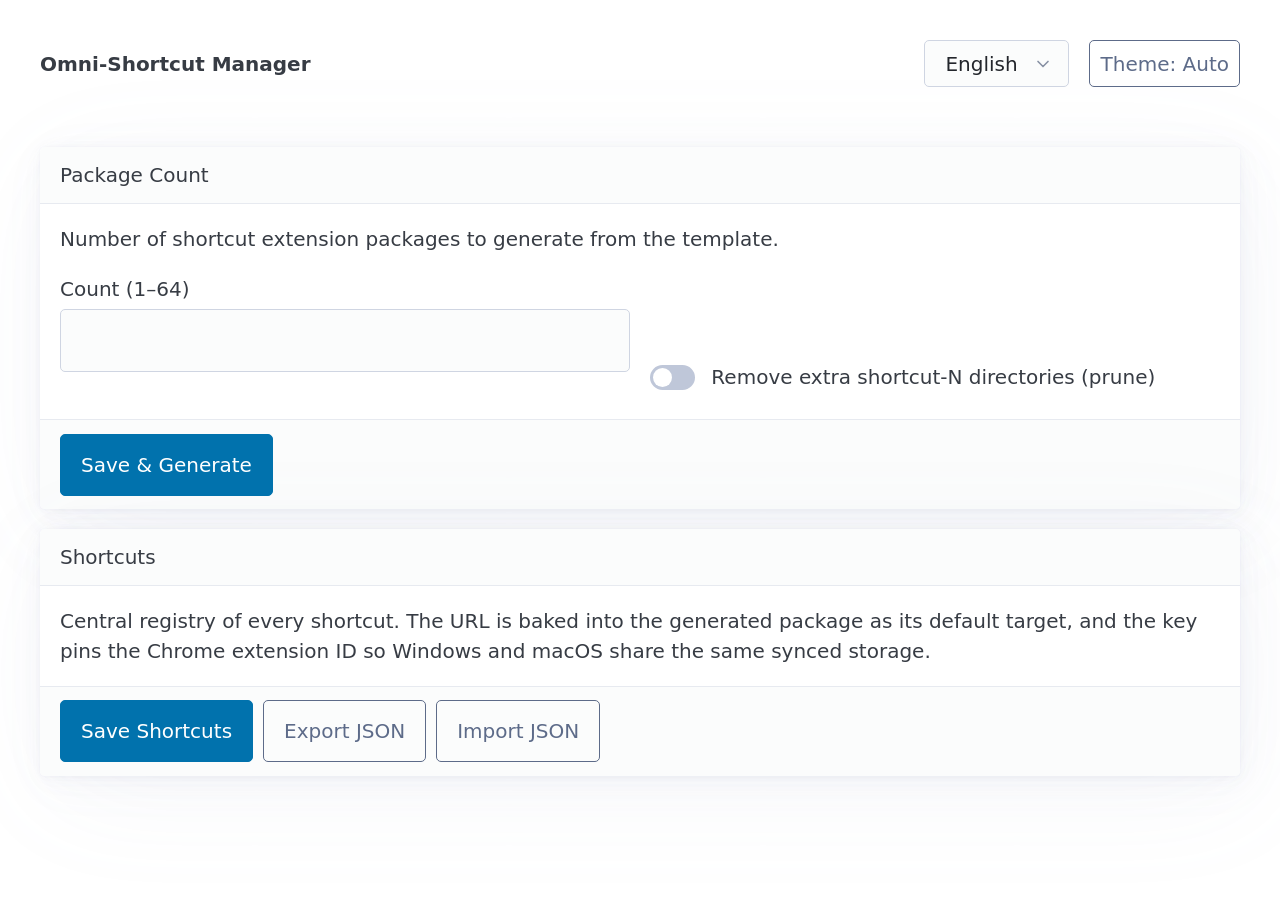
==== src/manager/index.html @ 9234b5a1 "Add internationalization support and initial UI for Omni-Shortcut Manager - Created English and Kore" ====
<!DOCTYPE html>
<html lang="en">
<head>
  <meta charset="UTF-8">
  <meta name="viewport" content="width=device-width, initial-scale=1">
  <title>Omni-Shortcut Manager</title>
  <link rel="stylesheet" href="assets/pico.min.css">
  <link rel="stylesheet" href="manager.css">
</head>
<body>
  <header class="container">
    <nav>
      <ul>
        <li><strong data-i18n="app.title">Omni-Shortcut Manager</strong></li>
      </ul>
      <ul>
        <li>
          <select id="language-select" aria-label="Language">
            <option value="en">English</option>
            <option value="ko">한국어</option>
          </select>
        </li>
        <li>
          <button id="theme-toggle" class="secondary outline" data-i18n="theme.auto">Theme: Auto</button>
        </li>
      </ul>
    </nav>
  </header>

  <main class="container">
    <section id="count-section">
      <article>
        <header data-i18n="count.heading">Package Count</header>
        <p data-i18n="count.description">
          Number of shortcut extension packages to generate from the template.
        </p>
        <div class="grid">
          <label>
            <span data-i18n="count.label">Count (1–64)</span>
            <input type="number" id="count-input" min="1" max="64" step="1">
          </label>
          <label id="prune-label">
            <input type="checkbox" id="prune-checkbox" role="switch">
            <span data-i18n="count.prune">Remove extra shortcut-N directories (prune)</span>
          </label>
        </div>
        <footer>
          <button id="generate-button" data-i18n="count.generate">Save &amp; Generate</button>
          <small id="generated-status"></small>
        </footer>
      </article>
    </section>

    <section id="shortcuts-section">
      <article>
        <header data-i18n="shortcuts.heading">Shortcuts</header>
        <p data-i18n="shortcuts.description">
          Central registry of every shortcut. The URL is baked into the generated package as
          its default target, and the key pins the Chrome extension ID so Windows and macOS
          share the same synced storage.
        </p>
        <div id="shortcut-list"></div>
        <footer class="shortcuts-footer">
          <button id="save-shortcuts-button" data-i18n="shortcuts.save">Save Shortcuts</button>
          <button id="export-button" class="secondary outline" data-i18n="shortcuts.export">Export JSON</button>
          <button id="import-button" class="secondary outline" data-i18n="shortcuts.import">Import JSON</button>
          <input type="file" id="import-file" accept="application/json,.json" hidden>
        </footer>
      </article>
    </section>
  </main>

  <footer class="container">
    <small id="status-message" role="status"></small>
  </footer>

  <template id="shortcut-row-template">
    <details class="shortcut-row">
      <summary>
        <img class="shortcut-favicon" alt="" width="20" height="20">
        <span class="shortcut-name"></span>
        <span class="shortcut-url-preview"></span>
        <span class="shortcut-generated-badge"></span>
      </summary>
      <div class="grid">
        <label>
          <span data-i18n="shortcuts.labelField">Label</span>
          <input type="text" class="shortcut-label" data-i18n-placeholder="shortcuts.labelPlaceholder">
        </label>
        <label>
          <span data-i18n="shortcuts.urlField">Target URL</span>
          <input type="url" class="shortcut-url" placeholder="https://example.com/">
        </label>
      </div>
      <label>
        <span data-i18n="shortcuts.keyField">Manifest key (pins the extension ID across devices)</span>
        <textarea class="shortcut-key" rows="2" spellcheck="false"></textarea>
      </label>
      <div class="shortcut-actions">
        <a class="shortcut-open" target="_blank" rel="noopener">
          <span data-i18n="shortcuts.open">Open URL</span>
        </a>
      </div>
    </details>
  </template>

  <script src="app.js"></script>
</body>
</html>
---- src/manager/assets/pico.min.css ----
@charset "UTF-8";/*!
 * Pico CSS ✨ v2.1.1 (https://picocss.com)
 * Copyright 2019-2025 - Licensed under MIT
 */:host,:root{--pico-font-family-emoji:"Apple Color Emoji","Segoe UI Emoji","Segoe UI Symbol","Noto Color Emoji";--pico-font-family-sans-serif:system-ui,"Segoe UI",Roboto,Oxygen,Ubuntu,Cantarell,Helvetica,Arial,"Helvetica Neue",sans-serif,var(--pico-font-family-emoji);--pico-font-family-monospace:ui-monospace,SFMono-Regular,"SF Mono",Menlo,Consolas,"Liberation Mono",monospace,var(--pico-font-family-emoji);--pico-font-family:var(--pico-font-family-sans-serif);--pico-line-height:1.5;--pico-font-weight:400;--pico-font-size:100%;--pico-text-underline-offset:0.1rem;--pico-border-radius:0.25rem;--pico-border-width:0.0625rem;--pico-outline-width:0.125rem;--pico-transition:0.2s ease-in-out;--pico-spacing:1rem;--pico-typography-spacing-vertical:1rem;--pico-block-spacing-vertical:var(--pico-spacing);--pico-block-spacing-horizontal:var(--pico-spacing);--pico-grid-column-gap:var(--pico-spacing);--pico-grid-row-gap:var(--pico-spacing);--pico-form-element-spacing-vertical:0.75rem;--pico-form-element-spacing-horizontal:1rem;--pico-group-box-shadow:0 0 0 rgba(0, 0, 0, 0);--pico-group-box-shadow-focus-with-button:0 0 0 var(--pico-outline-width) var(--pico-primary-focus);--pico-group-box-shadow-focus-with-input:0 0 0 0.0625rem var(--pico-form-element-border-color);--pico-modal-overlay-backdrop-filter:blur(0.375rem);--pico-nav-element-spacing-vertical:1rem;--pico-nav-element-spacing-horizontal:0.5rem;--pico-nav-link-spacing-vertical:0.5rem;--pico-nav-link-spacing-horizontal:0.5rem;--pico-nav-breadcrumb-divider:">";--pico-icon-checkbox:url("data:image/svg+xml,%3Csvg xmlns='http://www.w3.org/2000/svg' width='24' height='24' viewBox='0 0 24 24' fill='none' stroke='rgb(255, 255, 255)' stroke-width='4' stroke-linecap='round' stroke-linejoin='round'%3E%3Cpolyline points='20 6 9 17 4 12'%3E%3C/polyline%3E%3C/svg%3E");--pico-icon-minus:url("data:image/svg+xml,%3Csvg xmlns='http://www.w3.org/2000/svg' width='24' height='24' viewBox='0 0 24 24' fill='none' stroke='rgb(255, 255, 255)' stroke-width='4' stroke-linecap='round' stroke-linejoin='round'%3E%3Cline x1='5' y1='12' x2='19' y2='12'%3E%3C/line%3E%3C/svg%3E");--pico-icon-chevron:url("data:image/svg+xml,%3Csvg xmlns='http://www.w3.org/2000/svg' width='24' height='24' viewBox='0 0 24 24' fill='none' stroke='rgb(136, 145, 164)' stroke-width='2' stroke-linecap='round' stroke-linejoin='round'%3E%3Cpolyline points='6 9 12 15 18 9'%3E%3C/polyline%3E%3C/svg%3E");--pico-icon-date:url("data:image/svg+xml,%3Csvg xmlns='http://www.w3.org/2000/svg' width='24' height='24' viewBox='0 0 24 24' fill='none' stroke='rgb(136, 145, 164)' stroke-width='2' stroke-linecap='round' stroke-linejoin='round'%3E%3Crect x='3' y='4' width='18' height='18' rx='2' ry='2'%3E%3C/rect%3E%3Cline x1='16' y1='2' x2='16' y2='6'%3E%3C/line%3E%3Cline x1='8' y1='2' x2='8' y2='6'%3E%3C/line%3E%3Cline x1='3' y1='10' x2='21' y2='10'%3E%3C/line%3E%3C/svg%3E");--pico-icon-time:url("data:image/svg+xml,%3Csvg xmlns='http://www.w3.org/2000/svg' width='24' height='24' viewBox='0 0 24 24' fill='none' stroke='rgb(136, 145, 164)' stroke-width='2' stroke-linecap='round' stroke-linejoin='round'%3E%3Ccircle cx='12' cy='12' r='10'%3E%3C/circle%3E%3Cpolyline points='12 6 12 12 16 14'%3E%3C/polyline%3E%3C/svg%3E");--pico-icon-search:url("data:image/svg+xml,%3Csvg xmlns='http://www.w3.org/2000/svg' width='24' height='24' viewBox='0 0 24 24' fill='none' stroke='rgb(136, 145, 164)' stroke-width='1.5' stroke-linecap='round' stroke-linejoin='round'%3E%3Ccircle cx='11' cy='11' r='8'%3E%3C/circle%3E%3Cline x1='21' y1='21' x2='16.65' y2='16.65'%3E%3C/line%3E%3C/svg%3E");--pico-icon-close:url("data:image/svg+xml,%3Csvg xmlns='http://www.w3.org/2000/svg' width='24' height='24' viewBox='0 0 24 24' fill='none' stroke='rgb(136, 145, 164)' stroke-width='3' stroke-linecap='round' stroke-linejoin='round'%3E%3Cline x1='18' y1='6' x2='6' y2='18'%3E%3C/line%3E%3Cline x1='6' y1='6' x2='18' y2='18'%3E%3C/line%3E%3C/svg%3E");--pico-icon-loading:url("data:image/svg+xml,%3Csvg fill='none' height='24' width='24' viewBox='0 0 24 24' xmlns='http://www.w3.org/2000/svg' %3E%3Cstyle%3E g %7B animation: rotate 2s linear infinite; transform-origin: center center; %7D circle %7B stroke-dasharray: 75,100; stroke-dashoffset: -5; animation: dash 1.5s ease-in-out infinite; stroke-linecap: round; %7D @keyframes rotate %7B 0%25 %7B transform: rotate(0deg); %7D 100%25 %7B transform: rotate(360deg); %7D %7D @keyframes dash %7B 0%25 %7B stroke-dasharray: 1,100; stroke-dashoffset: 0; %7D 50%25 %7B stroke-dasharray: 44.5,100; stroke-dashoffset: -17.5; %7D 100%25 %7B stroke-dasharray: 44.5,100; stroke-dashoffset: -62; %7D %7D %3C/style%3E%3Cg%3E%3Ccircle cx='12' cy='12' r='10' fill='none' stroke='rgb(136, 145, 164)' stroke-width='4' /%3E%3C/g%3E%3C/svg%3E")}@media (min-width:576px){:host,:root{--pico-font-size:106.25%}}@media (min-width:768px){:host,:root{--pico-font-size:112.5%}}@media (min-width:1024px){:host,:root{--pico-font-size:118.75%}}@media (min-width:1280px){:host,:root{--pico-font-size:125%}}@media (min-width:1536px){:host,:root{--pico-font-size:131.25%}}a{--pico-text-decoration:underline}a.contrast,a.secondary{--pico-text-decoration:underline}small{--pico-font-size:0.875em}h1,h2,h3,h4,h5,h6{--pico-font-weight:700}h1{--pico-font-size:2rem;--pico-line-height:1.125;--pico-typography-spacing-top:3rem}h2{--pico-font-size:1.75rem;--pico-line-height:1.15;--pico-typography-spacing-top:2.625rem}h3{--pico-font-size:1.5rem;--pico-line-height:1.175;--pico-typography-spacing-top:2.25rem}h4{--pico-font-size:1.25rem;--pico-line-height:1.2;--pico-typography-spacing-top:1.874rem}h5{--pico-font-size:1.125rem;--pico-line-height:1.225;--pico-typography-spacing-top:1.6875rem}h6{--pico-font-size:1rem;--pico-line-height:1.25;--pico-typography-spacing-top:1.5rem}tfoot td,tfoot th,thead td,thead th{--pico-font-weight:600;--pico-border-width:0.1875rem}code,kbd,pre,samp{--pico-font-family:var(--pico-font-family-monospace)}kbd{--pico-font-weight:bolder}:where(select,textarea),input:not([type=submit],[type=button],[type=reset],[type=checkbox],[type=radio],[type=file]){--pico-outline-width:0.0625rem}[type=search]{--pico-border-radius:5rem}[type=checkbox],[type=radio]{--pico-border-width:0.125rem}[type=checkbox][role=switch]{--pico-border-width:0.1875rem}details.dropdown summary:not([role=button]){--pico-outline-width:0.0625rem}nav details.dropdown summary:focus-visible{--pico-outline-width:0.125rem}[role=search]{--pico-border-radius:5rem}[role=group]:has(button.secondary:focus,[type=submit].secondary:focus,[type=button].secondary:focus,[role=button].secondary:focus),[role=search]:has(button.secondary:focus,[type=submit].secondary:focus,[type=button].secondary:focus,[role=button].secondary:focus){--pico-group-box-shadow-focus-with-button:0 0 0 var(--pico-outline-width) var(--pico-secondary-focus)}[role=group]:has(button.contrast:focus,[type=submit].contrast:focus,[type=button].contrast:focus,[role=button].contrast:focus),[role=search]:has(button.contrast:focus,[type=submit].contrast:focus,[type=button].contrast:focus,[role=button].contrast:focus){--pico-group-box-shadow-focus-with-button:0 0 0 var(--pico-outline-width) var(--pico-contrast-focus)}[role=group] [role=button],[role=group] [type=button],[role=group] [type=submit],[role=group] button,[role=search] [role=button],[role=search] [type=button],[role=search] [type=submit],[role=search] button{--pico-form-element-spacing-horizontal:2rem}details summary[role=button]:not(.outline)::after{filter:brightness(0) invert(1)}[aria-busy=true]:not(input,select,textarea):is(button,[type=submit],[type=button],[type=reset],[role=button]):not(.outline)::before{filter:brightness(0) invert(1)}:host(:not([data-theme=dark])),:root:not([data-theme=dark]),[data-theme=light]{color-scheme:light;--pico-background-color:#fff;--pico-color:#373c44;--pico-text-selection-color:rgba(2, 154, 232, 0.25);--pico-muted-color:#646b79;--pico-muted-border-color:rgb(231, 234, 239.5);--pico-primary:#0172ad;--pico-primary-background:#0172ad;--pico-primary-border:var(--pico-primary-background);--pico-primary-underline:rgba(1, 114, 173, 0.5);--pico-primary-hover:#015887;--pico-primary-hover-background:#02659a;--pico-primary-hover-border:var(--pico-primary-hover-background);--pico-primary-hover-underline:var(--pico-primary-hover);--pico-primary-focus:rgba(2, 154, 232, 0.5);--pico-primary-inverse:#fff;--pico-secondary:#5d6b89;--pico-secondary-background:#525f7a;--pico-secondary-border:var(--pico-secondary-background);--pico-secondary-underline:rgba(93, 107, 137, 0.5);--pico-secondary-hover:#48536b;--pico-secondary-hover-background:#48536b;--pico-secondary-hover-border:var(--pico-secondary-hover-background);--pico-secondary-hover-underline:var(--pico-secondary-hover);--pico-secondary-focus:rgba(93, 107, 137, 0.25);--pico-secondary-inverse:#fff;--pico-contrast:#181c25;--pico-contrast-background:#181c25;--pico-contrast-border:var(--pico-contrast-background);--pico-contrast-underline:rgba(24, 28, 37, 0.5);--pico-contrast-hover:#000;--pico-contrast-hover-background:#000;--pico-contrast-hover-border:var(--pico-contrast-hover-background);--pico-contrast-hover-underline:var(--pico-secondary-hover);--pico-contrast-focus:rgba(93, 107, 137, 0.25);--pico-contrast-inverse:#fff;--pico-box-shadow:0.0145rem 0.029rem 0.174rem rgba(129, 145, 181, 0.01698),0.0335rem 0.067rem 0.402rem rgba(129, 145, 181, 0.024),0.0625rem 0.125rem 0.75rem rgba(129, 145, 181, 0.03),0.1125rem 0.225rem 1.35rem rgba(129, 145, 181, 0.036),0.2085rem 0.417rem 2.502rem rgba(129, 145, 181, 0.04302),0.5rem 1rem 6rem rgba(129, 145, 181, 0.06),0 0 0 0.0625rem rgba(129, 145, 181, 0.015);--pico-h1-color:#2d3138;--pico-h2-color:#373c44;--pico-h3-color:#424751;--pico-h4-color:#4d535e;--pico-h5-color:#5c6370;--pico-h6-color:#646b79;--pico-mark-background-color:rgb(252.5, 230.5, 191.5);--pico-mark-color:#0f1114;--pico-ins-color:rgb(28.5, 105.5, 84);--pico-del-color:rgb(136, 56.5, 53);--pico-blockquote-border-color:var(--pico-muted-border-color);--pico-blockquote-footer-color:var(--pico-muted-color);--pico-button-box-shadow:0 0 0 rgba(0, 0, 0, 0);--pico-button-hover-box-shadow:0 0 0 rgba(0, 0, 0, 0);--pico-table-border-color:var(--pico-muted-border-color);--pico-table-row-stripped-background-color:rgba(111, 120, 135, 0.0375);--pico-code-background-color:rgb(243, 244.5, 246.75);--pico-code-color:#646b79;--pico-code-kbd-background-color:var(--pico-color);--pico-code-kbd-color:var(--pico-background-color);--pico-form-element-background-color:rgb(251, 251.5, 252.25);--pico-form-element-selected-background-color:#dfe3eb;--pico-form-element-border-color:#cfd5e2;--pico-form-element-color:#23262c;--pico-form-element-placeholder-color:var(--pico-muted-color);--pico-form-element-active-background-color:#fff;--pico-form-element-active-border-color:var(--pico-primary-border);--pico-form-element-focus-color:var(--pico-primary-border);--pico-form-element-disabled-opacity:0.5;--pico-form-element-invalid-border-color:rgb(183.5, 105.5, 106.5);--pico-form-element-invalid-active-border-color:rgb(200.25, 79.25, 72.25);--pico-form-element-invalid-focus-color:var(--pico-form-element-invalid-active-border-color);--pico-form-element-valid-border-color:rgb(76, 154.5, 137.5);--pico-form-element-valid-active-border-color:rgb(39, 152.75, 118.75);--pico-form-element-valid-focus-color:var(--pico-form-element-valid-active-border-color);--pico-switch-background-color:#bfc7d9;--pico-switch-checked-background-color:var(--pico-primary-background);--pico-switch-color:#fff;--pico-switch-thumb-box-shadow:0 0 0 rgba(0, 0, 0, 0);--pico-range-border-color:#dfe3eb;--pico-range-active-border-color:#bfc7d9;--pico-range-thumb-border-color:var(--pico-background-color);--pico-range-thumb-color:var(--pico-secondary-background);--pico-range-thumb-active-color:var(--pico-primary-background);--pico-accordion-border-color:var(--pico-muted-border-color);--pico-accordion-active-summary-color:var(--pico-primary-hover);--pico-accordion-close-summary-color:var(--pico-color);--pico-accordion-open-summary-color:var(--pico-muted-color);--pico-card-background-color:var(--pico-background-color);--pico-card-border-color:var(--pico-muted-border-color);--pico-card-box-shadow:var(--pico-box-shadow);--pico-card-sectioning-background-color:rgb(251, 251.5, 252.25);--pico-dropdown-background-color:#fff;--pico-dropdown-border-color:#eff1f4;--pico-dropdown-box-shadow:var(--pico-box-shadow);--pico-dropdown-color:var(--pico-color);--pico-dropdown-hover-background-color:#eff1f4;--pico-loading-spinner-opacity:0.5;--pico-modal-overlay-background-color:rgba(232, 234, 237, 0.75);--pico-progress-background-color:#dfe3eb;--pico-progress-color:var(--pico-primary-background);--pico-tooltip-background-color:var(--pico-contrast-background);--pico-tooltip-color:var(--pico-contrast-inverse);--pico-icon-valid:url("data:image/svg+xml,%3Csvg xmlns='http://www.w3.org/2000/svg' width='24' height='24' viewBox='0 0 24 24' fill='none' stroke='rgb(76, 154.5, 137.5)' stroke-width='2' stroke-linecap='round' stroke-linejoin='round'%3E%3Cpolyline points='20 6 9 17 4 12'%3E%3C/polyline%3E%3C/svg%3E");--pico-icon-invalid:url("data:image/svg+xml,%3Csvg xmlns='http://www.w3.org/2000/svg' width='24' height='24' viewBox='0 0 24 24' fill='none' stroke='rgb(200.25, 79.25, 72.25)' stroke-width='2' stroke-linecap='round' stroke-linejoin='round'%3E%3Ccircle cx='12' cy='12' r='10'%3E%3C/circle%3E%3Cline x1='12' y1='8' x2='12' y2='12'%3E%3C/line%3E%3Cline x1='12' y1='16' x2='12.01' y2='16'%3E%3C/line%3E%3C/svg%3E")}:host(:not([data-theme=dark])) input:is([type=submit],[type=button],[type=reset],[type=checkbox],[type=radio],[type=file]),:root:not([data-theme=dark]) input:is([type=submit],[type=button],[type=reset],[type=checkbox],[type=radio],[type=file]),[data-theme=light] input:is([type=submit],[type=button],[type=reset],[type=checkbox],[type=radio],[type=file]){--pico-form-element-focus-color:var(--pico-primary-focus)}@media only screen and (prefers-color-scheme:dark){:host(:not([data-theme])),:root:not([data-theme]){color-scheme:dark;--pico-background-color:rgb(19, 22.5, 30.5);--pico-color:#c2c7d0;--pico-text-selection-color:rgba(1, 170, 255, 0.1875);--pico-muted-color:#7b8495;--pico-muted-border-color:#202632;--pico-primary:#01aaff;--pico-primary-background:#0172ad;--pico-primary-border:var(--pico-primary-background);--pico-primary-underline:rgba(1, 170, 255, 0.5);--pico-primary-hover:#79c0ff;--pico-primary-hover-background:#017fc0;--pico-primary-hover-border:var(--pico-primary-hover-background);--pico-primary-hover-underline:var(--pico-primary-hover);--pico-primary-focus:rgba(1, 170, 255, 0.375);--pico-primary-inverse:#fff;--pico-secondary:#969eaf;--pico-secondary-background:#525f7a;--pico-secondary-border:var(--pico-secondary-background);--pico-secondary-underline:rgba(150, 158, 175, 0.5);--pico-secondary-hover:#b3b9c5;--pico-secondary-hover-background:#5d6b89;--pico-secondary-hover-border:var(--pico-secondary-hover-background);--pico-secondary-hover-underline:var(--pico-secondary-hover);--pico-secondary-focus:rgba(144, 158, 190, 0.25);--pico-secondary-inverse:#fff;--pico-contrast:#dfe3eb;--pico-contrast-background:#eff1f4;--pico-contrast-border:var(--pico-contrast-background);--pico-contrast-underline:rgba(223, 227, 235, 0.5);--pico-contrast-hover:#fff;--pico-contrast-hover-background:#fff;--pico-contrast-hover-border:var(--pico-contrast-hover-background);--pico-contrast-hover-underline:var(--pico-contrast-hover);--pico-contrast-focus:rgba(207, 213, 226, 0.25);--pico-contrast-inverse:#000;--pico-box-shadow:0.0145rem 0.029rem 0.174rem rgba(7, 8.5, 12, 0.01698),0.0335rem 0.067rem 0.402rem rgba(7, 8.5, 12, 0.024),0.0625rem 0.125rem 0.75rem rgba(7, 8.5, 12, 0.03),0.1125rem 0.225rem 1.35rem rgba(7, 8.5, 12, 0.036),0.2085rem 0.417rem 2.502rem rgba(7, 8.5, 12, 0.04302),0.5rem 1rem 6rem rgba(7, 8.5, 12, 0.06),0 0 0 0.0625rem rgba(7, 8.5, 12, 0.015);--pico-h1-color:#f0f1f3;--pico-h2-color:#e0e3e7;--pico-h3-color:#c2c7d0;--pico-h4-color:#b3b9c5;--pico-h5-color:#a4acba;--pico-h6-color:#8891a4;--pico-mark-background-color:#014063;--pico-mark-color:#fff;--pico-ins-color:#62af9a;--pico-del-color:rgb(205.5, 126, 123);--pico-blockquote-border-color:var(--pico-muted-border-color);--pico-blockquote-footer-color:var(--pico-muted-color);--pico-button-box-shadow:0 0 0 rgba(0, 0, 0, 0);--pico-button-hover-box-shadow:0 0 0 rgba(0, 0, 0, 0);--pico-table-border-color:var(--pico-muted-border-color);--pico-table-row-stripped-background-color:rgba(111, 120, 135, 0.0375);--pico-code-background-color:rgb(26, 30.5, 40.25);--pico-code-color:#8891a4;--pico-code-kbd-background-color:var(--pico-color);--pico-code-kbd-color:var(--pico-background-color);--pico-form-element-background-color:rgb(28, 33, 43.5);--pico-form-element-selected-background-color:#2a3140;--pico-form-element-border-color:#2a3140;--pico-form-element-color:#e0e3e7;--pico-form-element-placeholder-color:#8891a4;--pico-form-element-active-background-color:rgb(26, 30.5, 40.25);--pico-form-element-active-border-color:var(--pico-primary-border);--pico-form-element-focus-color:var(--pico-primary-border);--pico-form-element-disabled-opacity:0.5;--pico-form-element-invalid-border-color:rgb(149.5, 74, 80);--pico-form-element-invalid-active-border-color:rgb(183.25, 63.5, 59);--pico-form-element-invalid-focus-color:var(--pico-form-element-invalid-active-border-color);--pico-form-element-valid-border-color:#2a7b6f;--pico-form-element-valid-active-border-color:rgb(22, 137, 105.5);--pico-form-element-valid-focus-color:var(--pico-form-element-valid-active-border-color);--pico-switch-background-color:#333c4e;--pico-switch-checked-background-color:var(--pico-primary-background);--pico-switch-color:#fff;--pico-switch-thumb-box-shadow:0 0 0 rgba(0, 0, 0, 0);--pico-range-border-color:#202632;--pico-range-active-border-color:#2a3140;--pico-range-thumb-border-color:var(--pico-background-color);--pico-range-thumb-color:var(--pico-secondary-background);--pico-range-thumb-active-color:var(--pico-primary-background);--pico-accordion-border-color:var(--pico-muted-border-color);--pico-accordion-active-summary-color:var(--pico-primary-hover);--pico-accordion-close-summary-color:var(--pico-color);--pico-accordion-open-summary-color:var(--pico-muted-color);--pico-card-background-color:#181c25;--pico-card-border-color:var(--pico-card-background-color);--pico-card-box-shadow:var(--pico-box-shadow);--pico-card-sectioning-background-color:rgb(26, 30.5, 40.25);--pico-dropdown-background-color:#181c25;--pico-dropdown-border-color:#202632;--pico-dropdown-box-shadow:var(--pico-box-shadow);--pico-dropdown-color:var(--pico-color);--pico-dropdown-hover-background-color:#202632;--pico-loading-spinner-opacity:0.5;--pico-modal-overlay-background-color:rgba(7.5, 8.5, 10, 0.75);--pico-progress-background-color:#202632;--pico-progress-color:var(--pico-primary-background);--pico-tooltip-background-color:var(--pico-contrast-background);--pico-tooltip-color:var(--pico-contrast-inverse);--pico-icon-valid:url("data:image/svg+xml,%3Csvg xmlns='http://www.w3.org/2000/svg' width='24' height='24' viewBox='0 0 24 24' fill='none' stroke='rgb(42, 123, 111)' stroke-width='2' stroke-linecap='round' stroke-linejoin='round'%3E%3Cpolyline points='20 6 9 17 4 12'%3E%3C/polyline%3E%3C/svg%3E");--pico-icon-invalid:url("data:image/svg+xml,%3Csvg xmlns='http://www.w3.org/2000/svg' width='24' height='24' viewBox='0 0 24 24' fill='none' stroke='rgb(149.5, 74, 80)' stroke-width='2' stroke-linecap='round' stroke-linejoin='round'%3E%3Ccircle cx='12' cy='12' r='10'%3E%3C/circle%3E%3Cline x1='12' y1='8' x2='12' y2='12'%3E%3C/line%3E%3Cline x1='12' y1='16' x2='12.01' y2='16'%3E%3C/line%3E%3C/svg%3E")}:host(:not([data-theme])) input:is([type=submit],[type=button],[type=reset],[type=checkbox],[type=radio],[type=file]),:root:not([data-theme]) input:is([type=submit],[type=button],[type=reset],[type=checkbox],[type=radio],[type=file]){--pico-form-element-focus-color:var(--pico-primary-focus)}:host(:not([data-theme])) details summary[role=button].contrast:not(.outline)::after,:root:not([data-theme]) details summary[role=button].contrast:not(.outline)::after{filter:brightness(0)}:host(:not([data-theme])) [aria-busy=true]:not(input,select,textarea).contrast:is(button,[type=submit],[type=button],[type=reset],[role=button]):not(.outline)::before,:root:not([data-theme]) [aria-busy=true]:not(input,select,textarea).contrast:is(button,[type=submit],[type=button],[type=reset],[role=button]):not(.outline)::before{filter:brightness(0)}}[data-theme=dark]{color-scheme:dark;--pico-background-color:rgb(19, 22.5, 30.5);--pico-color:#c2c7d0;--pico-text-selection-color:rgba(1, 170, 255, 0.1875);--pico-muted-color:#7b8495;--pico-muted-border-color:#202632;--pico-primary:#01aaff;--pico-primary-background:#0172ad;--pico-primary-border:var(--pico-primary-background);--pico-primary-underline:rgba(1, 170, 255, 0.5);--pico-primary-hover:#79c0ff;--pico-primary-hover-background:#017fc0;--pico-primary-hover-border:var(--pico-primary-hover-background);--pico-primary-hover-underline:var(--pico-primary-hover);--pico-primary-focus:rgba(1, 170, 255, 0.375);--pico-primary-inverse:#fff;--pico-secondary:#969eaf;--pico-secondary-background:#525f7a;--pico-secondary-border:var(--pico-secondary-background);--pico-secondary-underline:rgba(150, 158, 175, 0.5);--pico-secondary-hover:#b3b9c5;--pico-secondary-hover-background:#5d6b89;--pico-secondary-hover-border:var(--pico-secondary-hover-background);--pico-secondary-hover-underline:var(--pico-secondary-hover);--pico-secondary-focus:rgba(144, 158, 190, 0.25);--pico-secondary-inverse:#fff;--pico-contrast:#dfe3eb;--pico-contrast-background:#eff1f4;--pico-contrast-border:var(--pico-contrast-background);--pico-contrast-underline:rgba(223, 227, 235, 0.5);--pico-contrast-hover:#fff;--pico-contrast-hover-background:#fff;--pico-contrast-hover-border:var(--pico-contrast-hover-background);--pico-contrast-hover-underline:var(--pico-contrast-hover);--pico-contrast-focus:rgba(207, 213, 226, 0.25);--pico-contrast-inverse:#000;--pico-box-shadow:0.0145rem 0.029rem 0.174rem rgba(7, 8.5, 12, 0.01698),0.0335rem 0.067rem 0.402rem rgba(7, 8.5, 12, 0.024),0.0625rem 0.125rem 0.75rem rgba(7, 8.5, 12, 0.03),0.1125rem 0.225rem 1.35rem rgba(7, 8.5, 12, 0.036),0.2085rem 0.417rem 2.502rem rgba(7, 8.5, 12, 0.04302),0.5rem 1rem 6rem rgba(7, 8.5, 12, 0.06),0 0 0 0.0625rem rgba(7, 8.5, 12, 0.015);--pico-h1-color:#f0f1f3;--pico-h2-color:#e0e3e7;--pico-h3-color:#c2c7d0;--pico-h4-color:#b3b9c5;--pico-h5-color:#a4acba;--pico-h6-color:#8891a4;--pico-mark-background-color:#014063;--pico-mark-color:#fff;--pico-ins-color:#62af9a;--pico-del-color:rgb(205.5, 126, 123);--pico-blockquote-border-color:var(--pico-muted-border-color);--pico-blockquote-footer-color:var(--pico-muted-color);--pico-button-box-shadow:0 0 0 rgba(0, 0, 0, 0);--pico-button-hover-box-shadow:0 0 0 rgba(0, 0, 0, 0);--pico-table-border-color:var(--pico-muted-border-color);--pico-table-row-stripped-background-color:rgba(111, 120, 135, 0.0375);--pico-code-background-color:rgb(26, 30.5, 40.25);--pico-code-color:#8891a4;--pico-code-kbd-background-color:var(--pico-color);--pico-code-kbd-color:var(--pico-background-color);--pico-form-element-background-color:rgb(28, 33, 43.5);--pico-form-element-selected-background-color:#2a3140;--pico-form-element-border-color:#2a3140;--pico-form-element-color:#e0e3e7;--pico-form-element-placeholder-color:#8891a4;--pico-form-element-active-background-color:rgb(26, 30.5, 40.25);--pico-form-element-active-border-color:var(--pico-primary-border);--pico-form-element-focus-color:var(--pico-primary-border);--pico-form-element-disabled-opacity:0.5;--pico-form-element-invalid-border-color:rgb(149.5, 74, 80);--pico-form-element-invalid-active-border-color:rgb(183.25, 63.5, 59);--pico-form-element-invalid-focus-color:var(--pico-form-element-invalid-active-border-color);--pico-form-element-valid-border-color:#2a7b6f;--pico-form-element-valid-active-border-color:rgb(22, 137, 105.5);--pico-form-element-valid-focus-color:var(--pico-form-element-valid-active-border-color);--pico-switch-background-color:#333c4e;--pico-switch-checked-background-color:var(--pico-primary-background);--pico-switch-color:#fff;--pico-switch-thumb-box-shadow:0 0 0 rgba(0, 0, 0, 0);--pico-range-border-color:#202632;--pico-range-active-border-color:#2a3140;--pico-range-thumb-border-color:var(--pico-background-color);--pico-range-thumb-color:var(--pico-secondary-background);--pico-range-thumb-active-color:var(--pico-primary-background);--pico-accordion-border-color:var(--pico-muted-border-color);--pico-accordion-active-summary-color:var(--pico-primary-hover);--pico-accordion-close-summary-color:var(--pico-color);--pico-accordion-open-summary-color:var(--pico-muted-color);--pico-card-background-color:#181c25;--pico-card-border-color:var(--pico-card-background-color);--pico-card-box-shadow:var(--pico-box-shadow);--pico-card-sectioning-background-color:rgb(26, 30.5, 40.25);--pico-dropdown-background-color:#181c25;--pico-dropdown-border-color:#202632;--pico-dropdown-box-shadow:var(--pico-box-shadow);--pico-dropdown-color:var(--pico-color);--pico-dropdown-hover-background-color:#202632;--pico-loading-spinner-opacity:0.5;--pico-modal-overlay-background-color:rgba(7.5, 8.5, 10, 0.75);--pico-progress-background-color:#202632;--pico-progress-color:var(--pico-primary-background);--pico-tooltip-background-color:var(--pico-contrast-background);--pico-tooltip-color:var(--pico-contrast-inverse);--pico-icon-valid:url("data:image/svg+xml,%3Csvg xmlns='http://www.w3.org/2000/svg' width='24' height='24' viewBox='0 0 24 24' fill='none' stroke='rgb(42, 123, 111)' stroke-width='2' stroke-linecap='round' stroke-linejoin='round'%3E%3Cpolyline points='20 6 9 17 4 12'%3E%3C/polyline%3E%3C/svg%3E");--pico-icon-invalid:url("data:image/svg+xml,%3Csvg xmlns='http://www.w3.org/2000/svg' width='24' height='24' viewBox='0 0 24 24' fill='none' stroke='rgb(149.5, 74, 80)' stroke-width='2' stroke-linecap='round' stroke-linejoin='round'%3E%3Ccircle cx='12' cy='12' r='10'%3E%3C/circle%3E%3Cline x1='12' y1='8' x2='12' y2='12'%3E%3C/line%3E%3Cline x1='12' y1='16' x2='12.01' y2='16'%3E%3C/line%3E%3C/svg%3E")}[data-theme=dark] input:is([type=submit],[type=button],[type=reset],[type=checkbox],[type=radio],[type=file]){--pico-form-element-focus-color:var(--pico-primary-focus)}[data-theme=dark] details summary[role=button].contrast:not(.outline)::after{filter:brightness(0)}[data-theme=dark] [aria-busy=true]:not(input,select,textarea).contrast:is(button,[type=submit],[type=button],[type=reset],[role=button]):not(.outline)::before{filter:brightness(0)}[type=checkbox],[type=radio],[type=range],progress{accent-color:var(--pico-primary)}*,::after,::before{box-sizing:border-box;background-repeat:no-repeat}::after,::before{text-decoration:inherit;vertical-align:inherit}:where(:host),:where(:root){-webkit-tap-highlight-color:transparent;-webkit-text-size-adjust:100%;-moz-text-size-adjust:100%;text-size-adjust:100%;background-color:var(--pico-background-color);color:var(--pico-color);font-weight:var(--pico-font-weight);font-size:var(--pico-font-size);line-height:var(--pico-line-height);font-family:var(--pico-font-family);text-underline-offset:var(--pico-text-underline-offset);text-rendering:optimizeLegibility;overflow-wrap:break-word;-moz-tab-size:4;-o-tab-size:4;tab-size:4}body{width:100%;margin:0}main{display:block}body>footer,body>header,body>main{padding-block:var(--pico-block-spacing-vertical)}section{margin-bottom:var(--pico-block-spacing-vertical)}.container,.container-fluid{width:100%;margin-right:auto;margin-left:auto;padding-right:var(--pico-spacing);padding-left:var(--pico-spacing)}@media (min-width:576px){.container{max-width:510px;padding-right:0;padding-left:0}}@media (min-width:768px){.container{max-width:700px}}@media (min-width:1024px){.container{max-width:950px}}@media (min-width:1280px){.container{max-width:1200px}}@media (min-width:1536px){.container{max-width:1450px}}.grid{grid-column-gap:var(--pico-grid-column-gap);grid-row-gap:var(--pico-grid-row-gap);display:grid;grid-template-columns:1fr}@media (min-width:768px){.grid{grid-template-columns:repeat(auto-fit,minmax(0%,1fr))}}.grid>*{min-width:0}.overflow-auto{overflow:auto}b,strong{font-weight:bolder}sub,sup{position:relative;font-size:.75em;line-height:0;vertical-align:baseline}sub{bottom:-.25em}sup{top:-.5em}address,blockquote,dl,ol,p,pre,table,ul{margin-top:0;margin-bottom:var(--pico-typography-spacing-vertical);color:var(--pico-color);font-style:normal;font-weight:var(--pico-font-weight)}h1,h2,h3,h4,h5,h6{margin-top:0;margin-bottom:var(--pico-typography-spacing-vertical);color:var(--pico-color);font-weight:var(--pico-font-weight);font-size:var(--pico-font-size);line-height:var(--pico-line-height);font-family:var(--pico-font-family)}h1{--pico-color:var(--pico-h1-color)}h2{--pico-color:var(--pico-h2-color)}h3{--pico-color:var(--pico-h3-color)}h4{--pico-color:var(--pico-h4-color)}h5{--pico-color:var(--pico-h5-color)}h6{--pico-color:var(--pico-h6-color)}:where(article,address,blockquote,dl,figure,form,ol,p,pre,table,ul)~:is(h1,h2,h3,h4,h5,h6){margin-top:var(--pico-typography-spacing-top)}p{margin-bottom:var(--pico-typography-spacing-vertical)}hgroup{margin-bottom:var(--pico-typography-spacing-vertical)}hgroup>*{margin-top:0;margin-bottom:0}hgroup>:not(:first-child):last-child{--pico-color:var(--pico-muted-color);--pico-font-weight:unset;font-size:1rem}:where(ol,ul) li{margin-bottom:calc(var(--pico-typography-spacing-vertical) * .25)}:where(dl,ol,ul) :where(dl,ol,ul){margin:0;margin-top:calc(var(--pico-typography-spacing-vertical) * .25)}ul li{list-style:square}mark{padding:.125rem .25rem;background-color:var(--pico-mark-background-color);color:var(--pico-mark-color);vertical-align:baseline}blockquote{display:block;margin:var(--pico-typography-spacing-vertical) 0;padding:var(--pico-spacing);border-right:none;border-left:.25rem solid var(--pico-blockquote-border-color);border-inline-start:0.25rem solid var(--pico-blockquote-border-color);border-inline-end:none}blockquote footer{margin-top:calc(var(--pico-typography-spacing-vertical) * .5);color:var(--pico-blockquote-footer-color)}abbr[title]{border-bottom:1px dotted;text-decoration:none;cursor:help}ins{color:var(--pico-ins-color);text-decoration:none}del{color:var(--pico-del-color)}::-moz-selection{background-color:var(--pico-text-selection-color)}::selection{background-color:var(--pico-text-selection-color)}:where(a:not([role=button])),[role=link]{--pico-color:var(--pico-primary);--pico-background-color:transparent;--pico-underline:var(--pico-primary-underline);outline:0;background-color:var(--pico-background-color);color:var(--pico-color);-webkit-text-decoration:var(--pico-text-decoration);text-decoration:var(--pico-text-decoration);text-decoration-color:var(--pico-underline);text-underline-offset:0.125em;transition:background-color var(--pico-transition),color var(--pico-transition),box-shadow var(--pico-transition),-webkit-text-decoration var(--pico-transition);transition:background-color var(--pico-transition),color var(--pico-transition),text-decoration var(--pico-transition),box-shadow var(--pico-transition);transition:background-color var(--pico-transition),color var(--pico-transition),text-decoration var(--pico-transition),box-shadow var(--pico-transition),-webkit-text-decoration var(--pico-transition)}:where(a:not([role=button])):is([aria-current]:not([aria-current=false]),:hover,:active,:focus),[role=link]:is([aria-current]:not([aria-current=false]),:hover,:active,:focus){--pico-color:var(--pico-primary-hover);--pico-underline:var(--pico-primary-hover-underline);--pico-text-decoration:underline}:where(a:not([role=button])):focus-visible,[role=link]:focus-visible{box-shadow:0 0 0 var(--pico-outline-width) var(--pico-primary-focus)}:where(a:not([role=button])).secondary,[role=link].secondary{--pico-color:var(--pico-secondary);--pico-underline:var(--pico-secondary-underline)}:where(a:not([role=button])).secondary:is([aria-current]:not([aria-current=false]),:hover,:active,:focus),[role=link].secondary:is([aria-current]:not([aria-current=false]),:hover,:active,:focus){--pico-color:var(--pico-secondary-hover);--pico-underline:var(--pico-secondary-hover-underline)}:where(a:not([role=button])).contrast,[role=link].contrast{--pico-color:var(--pico-contrast);--pico-underline:var(--pico-contrast-underline)}:where(a:not([role=button])).contrast:is([aria-current]:not([aria-current=false]),:hover,:active,:focus),[role=link].contrast:is([aria-current]:not([aria-current=false]),:hover,:active,:focus){--pico-color:var(--pico-contrast-hover);--pico-underline:var(--pico-contrast-hover-underline)}a[role=button]{display:inline-block}button{margin:0;overflow:visible;font-family:inherit;text-transform:none}[type=button],[type=reset],[type=submit],button{-webkit-appearance:button}[role=button],[type=button],[type=file]::file-selector-button,[type=reset],[type=submit],button{--pico-background-color:var(--pico-primary-background);--pico-border-color:var(--pico-primary-border);--pico-color:var(--pico-primary-inverse);--pico-box-shadow:var(--pico-button-box-shadow, 0 0 0 rgba(0, 0, 0, 0));padding:var(--pico-form-element-spacing-vertical) var(--pico-form-element-spacing-horizontal);border:var(--pico-border-width) solid var(--pico-border-color);border-radius:var(--pico-border-radius);outline:0;background-color:var(--pico-background-color);box-shadow:var(--pico-box-shadow);color:var(--pico-color);font-weight:var(--pico-font-weight);font-size:1rem;line-height:var(--pico-line-height);text-align:center;text-decoration:none;cursor:pointer;-webkit-user-select:none;-moz-user-select:none;user-select:none;transition:background-color var(--pico-transition),border-color var(--pico-transition),color var(--pico-transition),box-shadow var(--pico-transition)}[role=button]:is(:hover,:active,:focus),[role=button]:is([aria-current]:not([aria-current=false])),[type=button]:is(:hover,:active,:focus),[type=button]:is([aria-current]:not([aria-current=false])),[type=file]::file-selector-button:is(:hover,:active,:focus),[type=file]::file-selector-button:is([aria-current]:not([aria-current=false])),[type=reset]:is(:hover,:active,:focus),[type=reset]:is([aria-current]:not([aria-current=false])),[type=submit]:is(:hover,:active,:focus),[type=submit]:is([aria-current]:not([aria-current=false])),button:is(:hover,:active,:focus),button:is([aria-current]:not([aria-current=false])){--pico-background-color:var(--pico-primary-hover-background);--pico-border-color:var(--pico-primary-hover-border);--pico-box-shadow:var(--pico-button-hover-box-shadow, 0 0 0 rgba(0, 0, 0, 0));--pico-color:var(--pico-primary-inverse)}[role=button]:focus,[role=button]:is([aria-current]:not([aria-current=false])):focus,[type=button]:focus,[type=button]:is([aria-current]:not([aria-current=false])):focus,[type=file]::file-selector-button:focus,[type=file]::file-selector-button:is([aria-current]:not([aria-current=false])):focus,[type=reset]:focus,[type=reset]:is([aria-current]:not([aria-current=false])):focus,[type=submit]:focus,[type=submit]:is([aria-current]:not([aria-current=false])):focus,button:focus,button:is([aria-current]:not([aria-current=false])):focus{--pico-box-shadow:var(--pico-button-hover-box-shadow, 0 0 0 rgba(0, 0, 0, 0)),0 0 0 var(--pico-outline-width) var(--pico-primary-focus)}[type=button],[type=reset],[type=submit]{margin-bottom:var(--pico-spacing)}:is(button,[type=submit],[type=button],[role=button]).secondary,[type=file]::file-selector-button,[type=reset]{--pico-background-color:var(--pico-secondary-background);--pico-border-color:var(--pico-secondary-border);--pico-color:var(--pico-secondary-inverse);cursor:pointer}:is(button,[type=submit],[type=button],[role=button]).secondary:is([aria-current]:not([aria-current=false]),:hover,:active,:focus),[type=file]::file-selector-button:is([aria-current]:not([aria-current=false]),:hover,:active,:focus),[type=reset]:is([aria-current]:not([aria-current=false]),:hover,:active,:focus){--pico-background-color:var(--pico-secondary-hover-background);--pico-border-color:var(--pico-secondary-hover-border);--pico-color:var(--pico-secondary-inverse)}:is(button,[type=submit],[type=button],[role=button]).secondary:focus,:is(button,[type=submit],[type=button],[role=button]).secondary:is([aria-current]:not([aria-current=false])):focus,[type=file]::file-selector-button:focus,[type=file]::file-selector-button:is([aria-current]:not([aria-current=false])):focus,[type=reset]:focus,[type=reset]:is([aria-current]:not([aria-current=false])):focus{--pico-box-shadow:var(--pico-button-hover-box-shadow, 0 0 0 rgba(0, 0, 0, 0)),0 0 0 var(--pico-outline-width) var(--pico-secondary-focus)}:is(button,[type=submit],[type=button],[role=button]).contrast{--pico-background-color:var(--pico-contrast-background);--pico-border-color:var(--pico-contrast-border);--pico-color:var(--pico-contrast-inverse)}:is(button,[type=submit],[type=button],[role=button]).contrast:is([aria-current]:not([aria-current=false]),:hover,:active,:focus){--pico-background-color:var(--pico-contrast-hover-background);--pico-border-color:var(--pico-contrast-hover-border);--pico-color:var(--pico-contrast-inverse)}:is(button,[type=submit],[type=button],[role=button]).contrast:focus,:is(button,[type=submit],[type=button],[role=button]).contrast:is([aria-current]:not([aria-current=false])):focus{--pico-box-shadow:var(--pico-button-hover-box-shadow, 0 0 0 rgba(0, 0, 0, 0)),0 0 0 var(--pico-outline-width) var(--pico-contrast-focus)}:is(button,[type=submit],[type=button],[role=button]).outline,[type=reset].outline{--pico-background-color:transparent;--pico-color:var(--pico-primary);--pico-border-color:var(--pico-primary)}:is(button,[type=submit],[type=button],[role=button]).outline:is([aria-current]:not([aria-current=false]),:hover,:active,:focus),[type=reset].outline:is([aria-current]:not([aria-current=false]),:hover,:active,:focus){--pico-background-color:transparent;--pico-color:var(--pico-primary-hover);--pico-border-color:var(--pico-primary-hover)}:is(button,[type=submit],[type=button],[role=button]).outline.secondary,[type=reset].outline{--pico-color:var(--pico-secondary);--pico-border-color:var(--pico-secondary)}:is(button,[type=submit],[type=button],[role=button]).outline.secondary:is([aria-current]:not([aria-current=false]),:hover,:active,:focus),[type=reset].outline:is([aria-current]:not([aria-current=false]),:hover,:active,:focus){--pico-color:var(--pico-secondary-hover);--pico-border-color:var(--pico-secondary-hover)}:is(button,[type=submit],[type=button],[role=button]).outline.contrast{--pico-color:var(--pico-contrast);--pico-border-color:var(--pico-contrast)}:is(button,[type=submit],[type=button],[role=button]).outline.contrast:is([aria-current]:not([aria-current=false]),:hover,:active,:focus){--pico-color:var(--pico-contrast-hover);--pico-border-color:var(--pico-contrast-hover)}:where(button,[type=submit],[type=reset],[type=button],[role=button])[disabled],:where(fieldset[disabled]) :is(button,[type=submit],[type=button],[type=reset],[role=button]){opacity:.5;pointer-events:none}:where(table){width:100%;border-collapse:collapse;border-spacing:0;text-indent:0}td,th{padding:calc(var(--pico-spacing)/ 2) var(--pico-spacing);border-bottom:var(--pico-border-width) solid var(--pico-table-border-color);background-color:var(--pico-background-color);color:var(--pico-color);font-weight:var(--pico-font-weight);text-align:left;text-align:start}tfoot td,tfoot th{border-top:var(--pico-border-width) solid var(--pico-table-border-color);border-bottom:0}table.striped tbody tr:nth-child(odd) td,table.striped tbody tr:nth-child(odd) th{background-color:var(--pico-table-row-stripped-background-color)}:where(audio,canvas,iframe,img,svg,video){vertical-align:middle}audio,video{display:inline-block}audio:not([controls]){display:none;height:0}:where(iframe){border-style:none}img{max-width:100%;height:auto;border-style:none}:where(svg:not([fill])){fill:currentColor}svg:not(:host),svg:not(:root){overflow:hidden}code,kbd,pre,samp{font-size:.875em;font-family:var(--pico-font-family)}pre code,pre samp{font-size:inherit;font-family:inherit}pre{-ms-overflow-style:scrollbar;overflow:auto}code,kbd,pre,samp{border-radius:var(--pico-border-radius);background:var(--pico-code-background-color);color:var(--pico-code-color);font-weight:var(--pico-font-weight);line-height:initial}code,kbd,samp{display:inline-block;padding:.375rem}pre{display:block;margin-bottom:var(--pico-spacing);overflow-x:auto}pre>code,pre>samp{display:block;padding:var(--pico-spacing);background:0 0;line-height:var(--pico-line-height)}kbd{background-color:var(--pico-code-kbd-background-color);color:var(--pico-code-kbd-color);vertical-align:baseline}figure{display:block;margin:0;padding:0}figure figcaption{padding:calc(var(--pico-spacing) * .5) 0;color:var(--pico-muted-color)}hr{height:0;margin:var(--pico-typography-spacing-vertical) 0;border:0;border-top:1px solid var(--pico-muted-border-color);color:inherit}[hidden],template{display:none!important}canvas{display:inline-block}input,optgroup,select,textarea{margin:0;font-size:1rem;line-height:var(--pico-line-height);font-family:inherit;letter-spacing:inherit}input{overflow:visible}select{text-transform:none}legend{max-width:100%;padding:0;color:inherit;white-space:normal}textarea{overflow:auto}[type=checkbox],[type=radio]{padding:0}::-webkit-inner-spin-button,::-webkit-outer-spin-button{height:auto}[type=search]{-webkit-appearance:textfield;outline-offset:-2px}[type=search]::-webkit-search-decoration{-webkit-appearance:none}::-webkit-file-upload-button{-webkit-appearance:button;font:inherit}::-moz-focus-inner{padding:0;border-style:none}:-moz-focusring{outline:0}:-moz-ui-invalid{box-shadow:none}::-ms-expand{display:none}[type=file],[type=range]{padding:0;border-width:0}input:not([type=checkbox],[type=radio],[type=range]){height:calc(1rem * var(--pico-line-height) + var(--pico-form-element-spacing-vertical) * 2 + var(--pico-border-width) * 2)}fieldset{width:100%;margin:0;margin-bottom:var(--pico-spacing);padding:0;border:0}fieldset legend,label{display:block;margin-bottom:calc(var(--pico-spacing) * .375);color:var(--pico-color);font-weight:var(--pico-form-label-font-weight,var(--pico-font-weight))}fieldset legend{margin-bottom:calc(var(--pico-spacing) * .5)}button[type=submit],input:not([type=checkbox],[type=radio]),select,textarea{width:100%}input:not([type=checkbox],[type=radio],[type=range],[type=file]),select,textarea{-webkit-appearance:none;-moz-appearance:none;appearance:none;padding:var(--pico-form-element-spacing-vertical) var(--pico-form-element-spacing-horizontal)}input,select,textarea{--pico-background-color:var(--pico-form-element-background-color);--pico-border-color:var(--pico-form-element-border-color);--pico-color:var(--pico-form-element-color);--pico-box-shadow:none;border:var(--pico-border-width) solid var(--pico-border-color);border-radius:var(--pico-border-radius);outline:0;background-color:var(--pico-background-color);box-shadow:var(--pico-box-shadow);color:var(--pico-color);font-weight:var(--pico-font-weight);transition:background-color var(--pico-transition),border-color var(--pico-transition),color var(--pico-transition),box-shadow var(--pico-transition)}:where(select,textarea):not([readonly]):is(:active,:focus),input:not([type=submit],[type=button],[type=reset],[type=checkbox],[type=radio],[readonly]):is(:active,:focus){--pico-background-color:var(--pico-form-element-active-background-color)}:where(select,textarea):not([readonly]):is(:active,:focus),input:not([type=submit],[type=button],[type=reset],[role=switch],[readonly]):is(:active,:focus){--pico-border-color:var(--pico-form-element-active-border-color)}:where(select,textarea):not([readonly]):focus,input:not([type=submit],[type=button],[type=reset],[type=range],[type=file],[readonly]):focus{--pico-box-shadow:0 0 0 var(--pico-outline-width) var(--pico-form-element-focus-color)}:where(fieldset[disabled]) :is(input:not([type=submit],[type=button],[type=reset]),select,textarea),input:not([type=submit],[type=button],[type=reset])[disabled],label[aria-disabled=true],select[disabled],textarea[disabled]{opacity:var(--pico-form-element-disabled-opacity);pointer-events:none}label[aria-disabled=true] input[disabled]{opacity:1}:where(input,select,textarea):not([type=checkbox],[type=radio],[type=date],[type=datetime-local],[type=month],[type=time],[type=week],[type=range])[aria-invalid]{padding-right:calc(var(--pico-form-element-spacing-horizontal) + 1.5rem)!important;padding-left:var(--pico-form-element-spacing-horizontal);padding-inline-start:var(--pico-form-element-spacing-horizontal)!important;padding-inline-end:calc(var(--pico-form-element-spacing-horizontal) + 1.5rem)!important;background-position:center right .75rem;background-size:1rem auto;background-repeat:no-repeat}:where(input,select,textarea):not([type=checkbox],[type=radio],[type=date],[type=datetime-local],[type=month],[type=time],[type=week],[type=range])[aria-invalid=false]:not(select){background-image:var(--pico-icon-valid)}:where(input,select,textarea):not([type=checkbox],[type=radio],[type=date],[type=datetime-local],[type=month],[type=time],[type=week],[type=range])[aria-invalid=true]:not(select){background-image:var(--pico-icon-invalid)}:where(input,select,textarea)[aria-invalid=false]{--pico-border-color:var(--pico-form-element-valid-border-color)}:where(input,select,textarea)[aria-invalid=false]:is(:active,:focus){--pico-border-color:var(--pico-form-element-valid-active-border-color)!important}:where(input,select,textarea)[aria-invalid=false]:is(:active,:focus):not([type=checkbox],[type=radio]){--pico-box-shadow:0 0 0 var(--pico-outline-width) var(--pico-form-element-valid-focus-color)!important}:where(input,select,textarea)[aria-invalid=true]{--pico-border-color:var(--pico-form-element-invalid-border-color)}:where(input,select,textarea)[aria-invalid=true]:is(:active,:focus){--pico-border-color:var(--pico-form-element-invalid-active-border-color)!important}:where(input,select,textarea)[aria-invalid=true]:is(:active,:focus):not([type=checkbox],[type=radio]){--pico-box-shadow:0 0 0 var(--pico-outline-width) var(--pico-form-element-invalid-focus-color)!important}[dir=rtl] :where(input,select,textarea):not([type=checkbox],[type=radio]):is([aria-invalid],[aria-invalid=true],[aria-invalid=false]){background-position:center left .75rem}input::-webkit-input-placeholder,input::placeholder,select:invalid,textarea::-webkit-input-placeholder,textarea::placeholder{color:var(--pico-form-element-placeholder-color);opacity:1}input:not([type=checkbox],[type=radio]),select,textarea{margin-bottom:var(--pico-spacing)}select::-ms-expand{border:0;background-color:transparent}select:not([multiple],[size]){padding-right:calc(var(--pico-form-element-spacing-horizontal) + 1.5rem);padding-left:var(--pico-form-element-spacing-horizontal);padding-inline-start:var(--pico-form-element-spacing-horizontal);padding-inline-end:calc(var(--pico-form-element-spacing-horizontal) + 1.5rem);background-image:var(--pico-icon-chevron);background-position:center right .75rem;background-size:1rem auto;background-repeat:no-repeat}select[multiple] option:checked{background:var(--pico-form-element-selected-background-color);color:var(--pico-form-element-color)}[dir=rtl] select:not([multiple],[size]){background-position:center left .75rem}textarea{display:block;resize:vertical}textarea[aria-invalid]{--pico-icon-height:calc(1rem * var(--pico-line-height) + var(--pico-form-element-spacing-vertical) * 2 + var(--pico-border-width) * 2);background-position:top right .75rem!important;background-size:1rem var(--pico-icon-height)!important}:where(input,select,textarea,fieldset,.grid)+small{display:block;width:100%;margin-top:calc(var(--pico-spacing) * -.75);margin-bottom:var(--pico-spacing);color:var(--pico-muted-color)}:where(input,select,textarea,fieldset,.grid)[aria-invalid=false]+small{color:var(--pico-ins-color)}:where(input,select,textarea,fieldset,.grid)[aria-invalid=true]+small{color:var(--pico-del-color)}label>:where(input,select,textarea){margin-top:calc(var(--pico-spacing) * .25)}label:has([type=checkbox],[type=radio]){width:-moz-fit-content;width:fit-content;cursor:pointer}[type=checkbox],[type=radio]{-webkit-appearance:none;-moz-appearance:none;appearance:none;width:1.25em;height:1.25em;margin-top:-.125em;margin-inline-end:.5em;border-width:var(--pico-border-width);vertical-align:middle;cursor:pointer}[type=checkbox]::-ms-check,[type=radio]::-ms-check{display:none}[type=checkbox]:checked,[type=checkbox]:checked:active,[type=checkbox]:checked:focus,[type=radio]:checked,[type=radio]:checked:active,[type=radio]:checked:focus{--pico-background-color:var(--pico-primary-background);--pico-border-color:var(--pico-primary-border);background-image:var(--pico-icon-checkbox);background-position:center;background-size:.75em auto;background-repeat:no-repeat}[type=checkbox]~label,[type=radio]~label{display:inline-block;margin-bottom:0;cursor:pointer}[type=checkbox]~label:not(:last-of-type),[type=radio]~label:not(:last-of-type){margin-inline-end:1em}[type=checkbox]:indeterminate{--pico-background-color:var(--pico-primary-background);--pico-border-color:var(--pico-primary-border);background-image:var(--pico-icon-minus);background-position:center;background-size:.75em auto;background-repeat:no-repeat}[type=radio]{border-radius:50%}[type=radio]:checked,[type=radio]:checked:active,[type=radio]:checked:focus{--pico-background-color:var(--pico-primary-inverse);border-width:.35em;background-image:none}[type=checkbox][role=switch]{--pico-background-color:var(--pico-switch-background-color);--pico-color:var(--pico-switch-color);width:2.25em;height:1.25em;border:var(--pico-border-width) solid var(--pico-border-color);border-radius:1.25em;background-color:var(--pico-background-color);line-height:1.25em}[type=checkbox][role=switch]:not([aria-invalid]){--pico-border-color:var(--pico-switch-background-color)}[type=checkbox][role=switch]:before{display:block;aspect-ratio:1;height:100%;border-radius:50%;background-color:var(--pico-color);box-shadow:var(--pico-switch-thumb-box-shadow);content:"";transition:margin .1s ease-in-out}[type=checkbox][role=switch]:focus{--pico-background-color:var(--pico-switch-background-color);--pico-border-color:var(--pico-switch-background-color)}[type=checkbox][role=switch]:checked{--pico-background-color:var(--pico-switch-checked-background-color);--pico-border-color:var(--pico-switch-checked-background-color);background-image:none}[type=checkbox][role=switch]:checked::before{margin-inline-start:calc(2.25em - 1.25em)}[type=checkbox][role=switch][disabled]{--pico-background-color:var(--pico-border-color)}[type=checkbox][aria-invalid=false]:checked,[type=checkbox][aria-invalid=false]:checked:active,[type=checkbox][aria-invalid=false]:checked:focus,[type=checkbox][role=switch][aria-invalid=false]:checked,[type=checkbox][role=switch][aria-invalid=false]:checked:active,[type=checkbox][role=switch][aria-invalid=false]:checked:focus{--pico-background-color:var(--pico-form-element-valid-border-color)}[type=checkbox]:checked:active[aria-invalid=true],[type=checkbox]:checked:focus[aria-invalid=true],[type=checkbox]:checked[aria-invalid=true],[type=checkbox][role=switch]:checked:active[aria-invalid=true],[type=checkbox][role=switch]:checked:focus[aria-invalid=true],[type=checkbox][role=switch]:checked[aria-invalid=true]{--pico-background-color:var(--pico-form-element-invalid-border-color)}[type=checkbox][aria-invalid=false]:checked,[type=checkbox][aria-invalid=false]:checked:active,[type=checkbox][aria-invalid=false]:checked:focus,[type=checkbox][role=switch][aria-invalid=false]:checked,[type=checkbox][role=switch][aria-invalid=false]:checked:active,[type=checkbox][role=switch][aria-invalid=false]:checked:focus,[type=radio][aria-invalid=false]:checked,[type=radio][aria-invalid=false]:checked:active,[type=radio][aria-invalid=false]:checked:focus{--pico-border-color:var(--pico-form-element-valid-border-color)}[type=checkbox]:checked:active[aria-invalid=true],[type=checkbox]:checked:focus[aria-invalid=true],[type=checkbox]:checked[aria-invalid=true],[type=checkbox][role=switch]:checked:active[aria-invalid=true],[type=checkbox][role=switch]:checked:focus[aria-invalid=true],[type=checkbox][role=switch]:checked[aria-invalid=true],[type=radio]:checked:active[aria-invalid=true],[type=radio]:checked:focus[aria-invalid=true],[type=radio]:checked[aria-invalid=true]{--pico-border-color:var(--pico-form-element-invalid-border-color)}[type=color]::-webkit-color-swatch-wrapper{padding:0}[type=color]::-moz-focus-inner{padding:0}[type=color]::-webkit-color-swatch{border:0;border-radius:calc(var(--pico-border-radius) * .5)}[type=color]::-moz-color-swatch{border:0;border-radius:calc(var(--pico-border-radius) * .5)}input:not([type=checkbox],[type=radio],[type=range],[type=file]):is([type=date],[type=datetime-local],[type=month],[type=time],[type=week]){--pico-icon-position:0.75rem;--pico-icon-width:1rem;padding-right:calc(var(--pico-icon-width) + var(--pico-icon-position));background-image:var(--pico-icon-date);background-position:center right var(--pico-icon-position);background-size:var(--pico-icon-width) auto;background-repeat:no-repeat}input:not([type=checkbox],[type=radio],[type=range],[type=file])[type=time]{background-image:var(--pico-icon-time)}[type=date]::-webkit-calendar-picker-indicator,[type=datetime-local]::-webkit-calendar-picker-indicator,[type=month]::-webkit-calendar-picker-indicator,[type=time]::-webkit-calendar-picker-indicator,[type=week]::-webkit-calendar-picker-indicator{width:var(--pico-icon-width);margin-right:calc(var(--pico-icon-width) * -1);margin-left:var(--pico-icon-position);opacity:0}@-moz-document url-prefix(){[type=date],[type=datetime-local],[type=month],[type=time],[type=week]{padding-right:var(--pico-form-element-spacing-horizontal)!important;background-image:none!important}}[dir=rtl] :is([type=date],[type=datetime-local],[type=month],[type=time],[type=week]){text-align:right}[type=file]{--pico-color:var(--pico-muted-color);margin-left:calc(var(--pico-outline-width) * -1);padding:calc(var(--pico-form-element-spacing-vertical) * .5) 0;padding-left:var(--pico-outline-width);border:0;border-radius:0;background:0 0}[type=file]::file-selector-button{margin-right:calc(var(--pico-spacing)/ 2);padding:calc(var(--pico-form-element-spacing-vertical) * .5) var(--pico-form-element-spacing-horizontal)}[type=file]:is(:hover,:active,:focus)::file-selector-button{--pico-background-color:var(--pico-secondary-hover-background);--pico-border-color:var(--pico-secondary-hover-border)}[type=file]:focus::file-selector-button{--pico-box-shadow:var(--pico-button-hover-box-shadow, 0 0 0 rgba(0, 0, 0, 0)),0 0 0 var(--pico-outline-width) var(--pico-secondary-focus)}[type=range]{-webkit-appearance:none;-moz-appearance:none;appearance:none;width:100%;height:1.25rem;background:0 0}[type=range]::-webkit-slider-runnable-track{width:100%;height:.375rem;border-radius:var(--pico-border-radius);background-color:var(--pico-range-border-color);-webkit-transition:background-color var(--pico-transition),box-shadow var(--pico-transition);transition:background-color var(--pico-transition),box-shadow var(--pico-transition)}[type=range]::-moz-range-track{width:100%;height:.375rem;border-radius:var(--pico-border-radius);background-color:var(--pico-range-border-color);-moz-transition:background-color var(--pico-transition),box-shadow var(--pico-transition);transition:background-color var(--pico-transition),box-shadow var(--pico-transition)}[type=range]::-ms-track{width:100%;height:.375rem;border-radius:var(--pico-border-radius);background-color:var(--pico-range-border-color);-ms-transition:background-color var(--pico-transition),box-shadow var(--pico-transition);transition:background-color var(--pico-transition),box-shadow var(--pico-transition)}[type=range]::-webkit-slider-thumb{-webkit-appearance:none;width:1.25rem;height:1.25rem;margin-top:-.4375rem;border:2px solid var(--pico-range-thumb-border-color);border-radius:50%;background-color:var(--pico-range-thumb-color);cursor:pointer;-webkit-transition:background-color var(--pico-transition),transform var(--pico-transition);transition:background-color var(--pico-transition),transform var(--pico-transition)}[type=range]::-moz-range-thumb{-webkit-appearance:none;width:1.25rem;height:1.25rem;margin-top:-.4375rem;border:2px solid var(--pico-range-thumb-border-color);border-radius:50%;background-color:var(--pico-range-thumb-color);cursor:pointer;-moz-transition:background-color var(--pico-transition),transform var(--pico-transition);transition:background-color var(--pico-transition),transform var(--pico-transition)}[type=range]::-ms-thumb{-webkit-appearance:none;width:1.25rem;height:1.25rem;margin-top:-.4375rem;border:2px solid var(--pico-range-thumb-border-color);border-radius:50%;background-color:var(--pico-range-thumb-color);cursor:pointer;-ms-transition:background-color var(--pico-transition),transform var(--pico-transition);transition:background-color var(--pico-transition),transform var(--pico-transition)}[type=range]:active,[type=range]:focus-within{--pico-range-border-color:var(--pico-range-active-border-color);--pico-range-thumb-color:var(--pico-range-thumb-active-color)}[type=range]:active::-webkit-slider-thumb{transform:scale(1.25)}[type=range]:active::-moz-range-thumb{transform:scale(1.25)}[type=range]:active::-ms-thumb{transform:scale(1.25)}input:not([type=checkbox],[type=radio],[type=range],[type=file])[type=search]{padding-inline-start:calc(var(--pico-form-element-spacing-horizontal) + 1.75rem);background-image:var(--pico-icon-search);background-position:center left calc(var(--pico-form-element-spacing-horizontal) + .125rem);background-size:1rem auto;background-repeat:no-repeat}input:not([type=checkbox],[type=radio],[type=range],[type=file])[type=search][aria-invalid]{padding-inline-start:calc(var(--pico-form-element-spacing-horizontal) + 1.75rem)!important;background-position:center left 1.125rem,center right .75rem}input:not([type=checkbox],[type=radio],[type=range],[type=file])[type=search][aria-invalid=false]{background-image:var(--pico-icon-search),var(--pico-icon-valid)}input:not([type=checkbox],[type=radio],[type=range],[type=file])[type=search][aria-invalid=true]{background-image:var(--pico-icon-search),var(--pico-icon-invalid)}[dir=rtl] :where(input):not([type=checkbox],[type=radio],[type=range],[type=file])[type=search]{background-position:center right 1.125rem}[dir=rtl] :where(input):not([type=checkbox],[type=radio],[type=range],[type=file])[type=search][aria-invalid]{background-position:center right 1.125rem,center left .75rem}details{display:block;margin-bottom:var(--pico-spacing)}details summary{line-height:1rem;list-style-type:none;cursor:pointer;transition:color var(--pico-transition)}details summary:not([role]){color:var(--pico-accordion-close-summary-color)}details summary::-webkit-details-marker{display:none}details summary::marker{display:none}details summary::-moz-list-bullet{list-style-type:none}details summary::after{display:block;width:1rem;height:1rem;margin-inline-start:calc(var(--pico-spacing,1rem) * .5);float:right;transform:rotate(-90deg);background-image:var(--pico-icon-chevron);background-position:right center;background-size:1rem auto;background-repeat:no-repeat;content:"";transition:transform var(--pico-transition)}details summary:focus{outline:0}details summary:focus:not([role]){color:var(--pico-accordion-active-summary-color)}details summary:focus-visible:not([role]){outline:var(--pico-outline-width) solid var(--pico-primary-focus);outline-offset:calc(var(--pico-spacing,1rem) * 0.5);color:var(--pico-primary)}details summary[role=button]{width:100%;text-align:left}details summary[role=button]::after{height:calc(1rem * var(--pico-line-height,1.5))}details[open]>summary{margin-bottom:var(--pico-spacing)}details[open]>summary:not([role]):not(:focus){color:var(--pico-accordion-open-summary-color)}details[open]>summary::after{transform:rotate(0)}[dir=rtl] details summary{text-align:right}[dir=rtl] details summary::after{float:left;background-position:left center}article{margin-bottom:var(--pico-block-spacing-vertical);padding:var(--pico-block-spacing-vertical) var(--pico-block-spacing-horizontal);border-radius:var(--pico-border-radius);background:var(--pico-card-background-color);box-shadow:var(--pico-card-box-shadow)}article>footer,article>header{margin-right:calc(var(--pico-block-spacing-horizontal) * -1);margin-left:calc(var(--pico-block-spacing-horizontal) * -1);padding:calc(var(--pico-block-spacing-vertical) * .66) var(--pico-block-spacing-horizontal);background-color:var(--pico-card-sectioning-background-color)}article>header{margin-top:calc(var(--pico-block-spacing-vertical) * -1);margin-bottom:var(--pico-block-spacing-vertical);border-bottom:var(--pico-border-width) solid var(--pico-card-border-color);border-top-right-radius:var(--pico-border-radius);border-top-left-radius:var(--pico-border-radius)}article>footer{margin-top:var(--pico-block-spacing-vertical);margin-bottom:calc(var(--pico-block-spacing-vertical) * -1);border-top:var(--pico-border-width) solid var(--pico-card-border-color);border-bottom-right-radius:var(--pico-border-radius);border-bottom-left-radius:var(--pico-border-radius)}details.dropdown{position:relative;border-bottom:none}details.dropdown>a::after,details.dropdown>button::after,details.dropdown>summary::after{display:block;width:1rem;height:calc(1rem * var(--pico-line-height,1.5));margin-inline-start:.25rem;float:right;transform:rotate(0) translateX(.2rem);background-image:var(--pico-icon-chevron);background-position:right center;background-size:1rem auto;background-repeat:no-repeat;content:""}nav details.dropdown{margin-bottom:0}details.dropdown>summary:not([role]){height:calc(1rem * var(--pico-line-height) + var(--pico-form-element-spacing-vertical) * 2 + var(--pico-border-width) * 2);padding:var(--pico-form-element-spacing-vertical) var(--pico-form-element-spacing-horizontal);border:var(--pico-border-width) solid var(--pico-form-element-border-color);border-radius:var(--pico-border-radius);background-color:var(--pico-form-element-background-color);color:var(--pico-form-element-placeholder-color);line-height:inherit;cursor:pointer;-webkit-user-select:none;-moz-user-select:none;user-select:none;transition:background-color var(--pico-transition),border-color var(--pico-transition),color var(--pico-transition),box-shadow var(--pico-transition)}details.dropdown>summary:not([role]):active,details.dropdown>summary:not([role]):focus{border-color:var(--pico-form-element-active-border-color);background-color:var(--pico-form-element-active-background-color)}details.dropdown>summary:not([role]):focus{box-shadow:0 0 0 var(--pico-outline-width) var(--pico-form-element-focus-color)}details.dropdown>summary:not([role]):focus-visible{outline:0}details.dropdown>summary:not([role])[aria-invalid=false]{--pico-form-element-border-color:var(--pico-form-element-valid-border-color);--pico-form-element-active-border-color:var(--pico-form-element-valid-focus-color);--pico-form-element-focus-color:var(--pico-form-element-valid-focus-color)}details.dropdown>summary:not([role])[aria-invalid=true]{--pico-form-element-border-color:var(--pico-form-element-invalid-border-color);--pico-form-element-active-border-color:var(--pico-form-element-invalid-focus-color);--pico-form-element-focus-color:var(--pico-form-element-invalid-focus-color)}nav details.dropdown{display:inline;margin:calc(var(--pico-nav-element-spacing-vertical) * -1) 0}nav details.dropdown>summary::after{transform:rotate(0) translateX(0)}nav details.dropdown>summary:not([role]){height:calc(1rem * var(--pico-line-height) + var(--pico-nav-link-spacing-vertical) * 2);padding:calc(var(--pico-nav-link-spacing-vertical) - var(--pico-border-width) * 2) var(--pico-nav-link-spacing-horizontal)}nav details.dropdown>summary:not([role]):focus-visible{box-shadow:0 0 0 var(--pico-outline-width) var(--pico-primary-focus)}details.dropdown>summary+ul{display:flex;z-index:99;position:absolute;left:0;flex-direction:column;width:100%;min-width:-moz-fit-content;min-width:fit-content;margin:0;margin-top:var(--pico-outline-width);padding:0;border:var(--pico-border-width) solid var(--pico-dropdown-border-color);border-radius:var(--pico-border-radius);background-color:var(--pico-dropdown-background-color);box-shadow:var(--pico-dropdown-box-shadow);color:var(--pico-dropdown-color);white-space:nowrap;opacity:0;transition:opacity var(--pico-transition),transform 0s ease-in-out 1s}details.dropdown>summary+ul[dir=rtl]{right:0;left:auto}details.dropdown>summary+ul li{width:100%;margin-bottom:0;padding:calc(var(--pico-form-element-spacing-vertical) * .5) var(--pico-form-element-spacing-horizontal);list-style:none}details.dropdown>summary+ul li:first-of-type{margin-top:calc(var(--pico-form-element-spacing-vertical) * .5)}details.dropdown>summary+ul li:last-of-type{margin-bottom:calc(var(--pico-form-element-spacing-vertical) * .5)}details.dropdown>summary+ul li a{display:block;margin:calc(var(--pico-form-element-spacing-vertical) * -.5) calc(var(--pico-form-element-spacing-horizontal) * -1);padding:calc(var(--pico-form-element-spacing-vertical) * .5) var(--pico-form-element-spacing-horizontal);overflow:hidden;border-radius:0;color:var(--pico-dropdown-color);text-decoration:none;text-overflow:ellipsis}details.dropdown>summary+ul li a:active,details.dropdown>summary+ul li a:focus,details.dropdown>summary+ul li a:focus-visible,details.dropdown>summary+ul li a:hover,details.dropdown>summary+ul li a[aria-current]:not([aria-current=false]){background-color:var(--pico-dropdown-hover-background-color)}details.dropdown>summary+ul li label{width:100%}details.dropdown>summary+ul li:has(label):hover{background-color:var(--pico-dropdown-hover-background-color)}details.dropdown[open]>summary{margin-bottom:0}details.dropdown[open]>summary+ul{transform:scaleY(1);opacity:1;transition:opacity var(--pico-transition),transform 0s ease-in-out 0s}details.dropdown[open]>summary::before{display:block;z-index:1;position:fixed;width:100vw;height:100vh;inset:0;background:0 0;content:"";cursor:default}label>details.dropdown{margin-top:calc(var(--pico-spacing) * .25)}[role=group],[role=search]{display:inline-flex;position:relative;width:100%;margin-bottom:var(--pico-spacing);border-radius:var(--pico-border-radius);box-shadow:var(--pico-group-box-shadow,0 0 0 transparent);vertical-align:middle;transition:box-shadow var(--pico-transition)}[role=group] input:not([type=checkbox],[type=radio]),[role=group] select,[role=group]>*,[role=search] input:not([type=checkbox],[type=radio]),[role=search] select,[role=search]>*{position:relative;flex:1 1 auto;margin-bottom:0}[role=group] input:not([type=checkbox],[type=radio]):not(:first-child),[role=group] select:not(:first-child),[role=group]>:not(:first-child),[role=search] input:not([type=checkbox],[type=radio]):not(:first-child),[role=search] select:not(:first-child),[role=search]>:not(:first-child){margin-left:0;border-top-left-radius:0;border-bottom-left-radius:0}[role=group] input:not([type=checkbox],[type=radio]):not(:last-child),[role=group] select:not(:last-child),[role=group]>:not(:last-child),[role=search] input:not([type=checkbox],[type=radio]):not(:last-child),[role=search] select:not(:last-child),[role=search]>:not(:last-child){border-top-right-radius:0;border-bottom-right-radius:0}[role=group] input:not([type=checkbox],[type=radio]):focus,[role=group] select:focus,[role=group]>:focus,[role=search] input:not([type=checkbox],[type=radio]):focus,[role=search] select:focus,[role=search]>:focus{z-index:2}[role=group] [role=button]:not(:first-child),[role=group] [type=button]:not(:first-child),[role=group] [type=reset]:not(:first-child),[role=group] [type=submit]:not(:first-child),[role=group] button:not(:first-child),[role=group] input:not([type=checkbox],[type=radio]):not(:first-child),[role=group] select:not(:first-child),[role=search] [role=button]:not(:first-child),[role=search] [type=button]:not(:first-child),[role=search] [type=reset]:not(:first-child),[role=search] [type=submit]:not(:first-child),[role=search] button:not(:first-child),[role=search] input:not([type=checkbox],[type=radio]):not(:first-child),[role=search] select:not(:first-child){margin-left:calc(var(--pico-border-width) * -1)}[role=group] [role=button],[role=group] [type=button],[role=group] [type=reset],[role=group] [type=submit],[role=group] button,[role=search] [role=button],[role=search] [type=button],[role=search] [type=reset],[role=search] [type=submit],[role=search] button{width:auto}@supports selector(:has(*)){[role=group]:has(button:focus,[type=submit]:focus,[type=button]:focus,[role=button]:focus),[role=search]:has(button:focus,[type=submit]:focus,[type=button]:focus,[role=button]:focus){--pico-group-box-shadow:var(--pico-group-box-shadow-focus-with-button)}[role=group]:has(button:focus,[type=submit]:focus,[type=button]:focus,[role=button]:focus) input:not([type=checkbox],[type=radio]),[role=group]:has(button:focus,[type=submit]:focus,[type=button]:focus,[role=button]:focus) select,[role=search]:has(button:focus,[type=submit]:focus,[type=button]:focus,[role=button]:focus) input:not([type=checkbox],[type=radio]),[role=search]:has(button:focus,[type=submit]:focus,[type=button]:focus,[role=button]:focus) select{border-color:transparent}[role=group]:has(input:not([type=submit],[type=button]):focus,select:focus),[role=search]:has(input:not([type=submit],[type=button]):focus,select:focus){--pico-group-box-shadow:var(--pico-group-box-shadow-focus-with-input)}[role=group]:has(input:not([type=submit],[type=button]):focus,select:focus) [role=button],[role=group]:has(input:not([type=submit],[type=button]):focus,select:focus) [type=button],[role=group]:has(input:not([type=submit],[type=button]):focus,select:focus) [type=submit],[role=group]:has(input:not([type=submit],[type=button]):focus,select:focus) button,[role=search]:has(input:not([type=submit],[type=button]):focus,select:focus) [role=button],[role=search]:has(input:not([type=submit],[type=button]):focus,select:focus) [type=button],[role=search]:has(input:not([type=submit],[type=button]):focus,select:focus) [type=submit],[role=search]:has(input:not([type=submit],[type=button]):focus,select:focus) button{--pico-button-box-shadow:0 0 0 var(--pico-border-width) var(--pico-primary-border);--pico-button-hover-box-shadow:0 0 0 var(--pico-border-width) var(--pico-primary-hover-border)}[role=group] [role=button]:focus,[role=group] [type=button]:focus,[role=group] [type=reset]:focus,[role=group] [type=submit]:focus,[role=group] button:focus,[role=search] [role=button]:focus,[role=search] [type=button]:focus,[role=search] [type=reset]:focus,[role=search] [type=submit]:focus,[role=search] button:focus{box-shadow:none}}[role=search]>:first-child{border-top-left-radius:5rem;border-bottom-left-radius:5rem}[role=search]>:last-child{border-top-right-radius:5rem;border-bottom-right-radius:5rem}[aria-busy=true]:not(input,select,textarea,html,form){white-space:nowrap}[aria-busy=true]:not(input,select,textarea,html,form)::before{display:inline-block;width:1em;height:1em;background-image:var(--pico-icon-loading);background-size:1em auto;background-repeat:no-repeat;content:"";vertical-align:-.125em}[aria-busy=true]:not(input,select,textarea,html,form):not(:empty)::before{margin-inline-end:calc(var(--pico-spacing) * .5)}[aria-busy=true]:not(input,select,textarea,html,form):empty{text-align:center}[role=button][aria-busy=true],[type=button][aria-busy=true],[type=reset][aria-busy=true],[type=submit][aria-busy=true],a[aria-busy=true],button[aria-busy=true]{pointer-events:none}:host,:root{--pico-scrollbar-width:0px}dialog{display:flex;z-index:999;position:fixed;top:0;right:0;bottom:0;left:0;align-items:center;justify-content:center;width:inherit;min-width:100%;height:inherit;min-height:100%;padding:0;border:0;-webkit-backdrop-filter:var(--pico-modal-overlay-backdrop-filter);backdrop-filter:var(--pico-modal-overlay-backdrop-filter);background-color:var(--pico-modal-overlay-background-color);color:var(--pico-color)}dialog>article{width:100%;max-height:calc(100vh - var(--pico-spacing) * 2);margin:var(--pico-spacing);overflow:auto}@media (min-width:576px){dialog>article{max-width:510px}}@media (min-width:768px){dialog>article{max-width:700px}}dialog>article>header>*{margin-bottom:0}dialog>article>header .close,dialog>article>header :is(a,button)[rel=prev]{margin:0;margin-left:var(--pico-spacing);padding:0;float:right}dialog>article>footer{text-align:right}dialog>article>footer [role=button],dialog>article>footer button{margin-bottom:0}dialog>article>footer [role=button]:not(:first-of-type),dialog>article>footer button:not(:first-of-type){margin-left:calc(var(--pico-spacing) * .5)}dialog>article .close,dialog>article :is(a,button)[rel=prev]{display:block;width:1rem;height:1rem;margin-top:calc(var(--pico-spacing) * -1);margin-bottom:var(--pico-spacing);margin-left:auto;border:none;background-image:var(--pico-icon-close);background-position:center;background-size:auto 1rem;background-repeat:no-repeat;background-color:transparent;opacity:.5;transition:opacity var(--pico-transition)}dialog>article .close:is([aria-current]:not([aria-current=false]),:hover,:active,:focus),dialog>article :is(a,button)[rel=prev]:is([aria-current]:not([aria-current=false]),:hover,:active,:focus){opacity:1}dialog:not([open]),dialog[open=false]{display:none}.modal-is-open{padding-right:var(--pico-scrollbar-width,0);overflow:hidden;pointer-events:none;touch-action:none}.modal-is-open dialog{pointer-events:auto;touch-action:auto}:where(.modal-is-opening,.modal-is-closing) dialog,:where(.modal-is-opening,.modal-is-closing) dialog>article{animation-duration:.2s;animation-timing-function:ease-in-out;animation-fill-mode:both}:where(.modal-is-opening,.modal-is-closing) dialog{animation-duration:.8s;animation-name:modal-overlay}:where(.modal-is-opening,.modal-is-closing) dialog>article{animation-delay:.2s;animation-name:modal}.modal-is-closing dialog,.modal-is-closing dialog>article{animation-delay:0s;animation-direction:reverse}@keyframes modal-overlay{from{-webkit-backdrop-filter:none;backdrop-filter:none;background-color:transparent}}@keyframes modal{from{transform:translateY(-100%);opacity:0}}:where(nav li)::before{float:left;content:"​"}nav,nav ul{display:flex}nav{justify-content:space-between;overflow:visible}nav ol,nav ul{align-items:center;margin-bottom:0;padding:0;list-style:none}nav ol:first-of-type,nav ul:first-of-type{margin-left:calc(var(--pico-nav-element-spacing-horizontal) * -1)}nav ol:last-of-type,nav ul:last-of-type{margin-right:calc(var(--pico-nav-element-spacing-horizontal) * -1)}nav li{display:inline-block;margin:0;padding:var(--pico-nav-element-spacing-vertical) var(--pico-nav-element-spacing-horizontal)}nav li :where(a,[role=link]){display:inline-block;margin:calc(var(--pico-nav-link-spacing-vertical) * -1) calc(var(--pico-nav-link-spacing-horizontal) * -1);padding:var(--pico-nav-link-spacing-vertical) var(--pico-nav-link-spacing-horizontal);border-radius:var(--pico-border-radius)}nav li :where(a,[role=link]):not(:hover){text-decoration:none}nav li [role=button],nav li [type=button],nav li button,nav li input:not([type=checkbox],[type=radio],[type=range],[type=file]),nav li select{height:auto;margin-right:inherit;margin-bottom:0;margin-left:inherit;padding:calc(var(--pico-nav-link-spacing-vertical) - var(--pico-border-width) * 2) var(--pico-nav-link-spacing-horizontal)}nav[aria-label=breadcrumb]{align-items:center;justify-content:start}nav[aria-label=breadcrumb] ul li:not(:first-child){margin-inline-start:var(--pico-nav-link-spacing-horizontal)}nav[aria-label=breadcrumb] ul li a{margin:calc(var(--pico-nav-link-spacing-vertical) * -1) 0;margin-inline-start:calc(var(--pico-nav-link-spacing-horizontal) * -1)}nav[aria-label=breadcrumb] ul li:not(:last-child)::after{display:inline-block;position:absolute;width:calc(var(--pico-nav-link-spacing-horizontal) * 4);margin:0 calc(var(--pico-nav-link-spacing-horizontal) * -1);content:var(--pico-nav-breadcrumb-divider);color:var(--pico-muted-color);text-align:center;text-decoration:none;white-space:nowrap}nav[aria-label=breadcrumb] a[aria-current]:not([aria-current=false]){background-color:transparent;color:inherit;text-decoration:none;pointer-events:none}aside li,aside nav,aside ol,aside ul{display:block}aside li{padding:calc(var(--pico-nav-element-spacing-vertical) * .5) var(--pico-nav-element-spacing-horizontal)}aside li a{display:block}aside li [role=button]{margin:inherit}[dir=rtl] nav[aria-label=breadcrumb] ul li:not(:last-child) ::after{content:"\\"}progress{display:inline-block;vertical-align:baseline}progress{-webkit-appearance:none;-moz-appearance:none;display:inline-block;appearance:none;width:100%;height:.5rem;margin-bottom:calc(var(--pico-spacing) * .5);overflow:hidden;border:0;border-radius:var(--pico-border-radius);background-color:var(--pico-progress-background-color);color:var(--pico-progress-color)}progress::-webkit-progress-bar{border-radius:var(--pico-border-radius);background:0 0}progress[value]::-webkit-progress-value{background-color:var(--pico-progress-color);-webkit-transition:inline-size var(--pico-transition);transition:inline-size var(--pico-transition)}progress::-moz-progress-bar{background-color:var(--pico-progress-color)}@media (prefers-reduced-motion:no-preference){progress:indeterminate{background:var(--pico-progress-background-color) linear-gradient(to right,var(--pico-progress-color) 30%,var(--pico-progress-background-color) 30%) top left/150% 150% no-repeat;animation:progress-indeterminate 1s linear infinite}progress:indeterminate[value]::-webkit-progress-value{background-color:transparent}progress:indeterminate::-moz-progress-bar{background-color:transparent}}@media (prefers-reduced-motion:no-preference){[dir=rtl] progress:indeterminate{animation-direction:reverse}}@keyframes progress-indeterminate{0%{background-position:200% 0}100%{background-position:-200% 0}}[data-tooltip]{position:relative}[data-tooltip]:not(a,button,input,[role=button]){border-bottom:1px dotted;text-decoration:none;cursor:help}[data-tooltip]::after,[data-tooltip]::before,[data-tooltip][data-placement=top]::after,[data-tooltip][data-placement=top]::before{display:block;z-index:99;position:absolute;bottom:100%;left:50%;padding:.25rem .5rem;overflow:hidden;transform:translate(-50%,-.25rem);border-radius:var(--pico-border-radius);background:var(--pico-tooltip-background-color);content:attr(data-tooltip);color:var(--pico-tooltip-color);font-style:normal;font-weight:var(--pico-font-weight);font-size:.875rem;text-decoration:none;text-overflow:ellipsis;white-space:nowrap;opacity:0;pointer-events:none}[data-tooltip]::after,[data-tooltip][data-placement=top]::after{padding:0;transform:translate(-50%,0);border-top:.3rem solid;border-right:.3rem solid transparent;border-left:.3rem solid transparent;border-radius:0;background-color:transparent;content:"";color:var(--pico-tooltip-background-color)}[data-tooltip][data-placement=bottom]::after,[data-tooltip][data-placement=bottom]::before{top:100%;bottom:auto;transform:translate(-50%,.25rem)}[data-tooltip][data-placement=bottom]:after{transform:translate(-50%,-.3rem);border:.3rem solid transparent;border-bottom:.3rem solid}[data-tooltip][data-placement=left]::after,[data-tooltip][data-placement=left]::before{top:50%;right:100%;bottom:auto;left:auto;transform:translate(-.25rem,-50%)}[data-tooltip][data-placement=left]:after{transform:translate(.3rem,-50%);border:.3rem solid transparent;border-left:.3rem solid}[data-tooltip][data-placement=right]::after,[data-tooltip][data-placement=right]::before{top:50%;right:auto;bottom:auto;left:100%;transform:translate(.25rem,-50%)}[data-tooltip][data-placement=right]:after{transform:translate(-.3rem,-50%);border:.3rem solid transparent;border-right:.3rem solid}[data-tooltip]:focus::after,[data-tooltip]:focus::before,[data-tooltip]:hover::after,[data-tooltip]:hover::before{opacity:1}@media (hover:hover) and (pointer:fine){[data-tooltip]:focus::after,[data-tooltip]:focus::before,[data-tooltip]:hover::after,[data-tooltip]:hover::before{--pico-tooltip-slide-to:translate(-50%, -0.25rem);transform:translate(-50%,.75rem);animation-duration:.2s;animation-fill-mode:forwards;animation-name:tooltip-slide;opacity:0}[data-tooltip]:focus::after,[data-tooltip]:hover::after{--pico-tooltip-caret-slide-to:translate(-50%, 0rem);transform:translate(-50%,-.25rem);animation-name:tooltip-caret-slide}[data-tooltip][data-placement=bottom]:focus::after,[data-tooltip][data-placement=bottom]:focus::before,[data-tooltip][data-placement=bottom]:hover::after,[data-tooltip][data-placement=bottom]:hover::before{--pico-tooltip-slide-to:translate(-50%, 0.25rem);transform:translate(-50%,-.75rem);animation-name:tooltip-slide}[data-tooltip][data-placement=bottom]:focus::after,[data-tooltip][data-placement=bottom]:hover::after{--pico-tooltip-caret-slide-to:translate(-50%, -0.3rem);transform:translate(-50%,-.5rem);animation-name:tooltip-caret-slide}[data-tooltip][data-placement=left]:focus::after,[data-tooltip][data-placement=left]:focus::before,[data-tooltip][data-placement=left]:hover::after,[data-tooltip][data-placement=left]:hover::before{--pico-tooltip-slide-to:translate(-0.25rem, -50%);transform:translate(.75rem,-50%);animation-name:tooltip-slide}[data-tooltip][data-placement=left]:focus::after,[data-tooltip][data-placement=left]:hover::after{--pico-tooltip-caret-slide-to:translate(0.3rem, -50%);transform:translate(.05rem,-50%);animation-name:tooltip-caret-slide}[data-tooltip][data-placement=right]:focus::after,[data-tooltip][data-placement=right]:focus::before,[data-tooltip][data-placement=right]:hover::after,[data-tooltip][data-placement=right]:hover::before{--pico-tooltip-slide-to:translate(0.25rem, -50%);transform:translate(-.75rem,-50%);animation-name:tooltip-slide}[data-tooltip][data-placement=right]:focus::after,[data-tooltip][data-placement=right]:hover::after{--pico-tooltip-caret-slide-to:translate(-0.3rem, -50%);transform:translate(-.05rem,-50%);animation-name:tooltip-caret-slide}}@keyframes tooltip-slide{to{transform:var(--pico-tooltip-slide-to);opacity:1}}@keyframes tooltip-caret-slide{50%{opacity:0}to{transform:var(--pico-tooltip-caret-slide-to);opacity:1}}[aria-controls]{cursor:pointer}[aria-disabled=true],[disabled]{cursor:not-allowed}[aria-hidden=false][hidden]{display:initial}[aria-hidden=false][hidden]:not(:focus){clip:rect(0,0,0,0);position:absolute}[tabindex],a,area,button,input,label,select,summary,textarea{-ms-touch-action:manipulation}[dir=rtl]{direction:rtl}@media (prefers-reduced-motion:reduce){:not([aria-busy=true]),:not([aria-busy=true])::after,:not([aria-busy=true])::before{background-attachment:initial!important;animation-duration:1ms!important;animation-delay:-1ms!important;animation-iteration-count:1!important;scroll-behavior:auto!important;transition-delay:0s!important;transition-duration:0s!important}}
---- src/manager/manager.css ----
header.container nav select#language-select {
  width: auto;
  margin-bottom: 0;
}

header.container nav button#theme-toggle {
  margin-bottom: 0;
  white-space: nowrap;
}

#prune-label {
  align-self: end;
}

.shortcut-row summary {
  display: flex;
  align-items: center;
  gap: 0.6rem;
  min-width: 0;
}

.shortcut-favicon {
  flex-shrink: 0;
  border-radius: 4px;
  visibility: hidden;
}

.shortcut-name {
  font-weight: 600;
  white-space: nowrap;
}

.shortcut-url-preview {
  flex: 1;
  overflow: hidden;
  text-overflow: ellipsis;
  white-space: nowrap;
  color: var(--pico-muted-color);
  font-size: 0.85em;
}

.shortcut-generated-badge {
  flex-shrink: 0;
  font-size: 0.75em;
  padding: 0.1rem 0.5rem;
  border-radius: 1rem;
  background: var(--pico-muted-border-color);
  color: var(--pico-muted-color);
}

.shortcut-generated-badge.is-generated {
  background: var(--pico-ins-color);
  color: var(--pico-contrast-inverse);
}

.shortcut-key {
  font-family: var(--pico-font-family-monospace);
  font-size: 0.8em;
  word-break: break-all;
}

.shortcut-actions {
  display: flex;
  justify-content: flex-end;
}

.shortcut-open.is-disabled {
  pointer-events: none;
  opacity: 0.4;
}

.shortcuts-footer {
  display: flex;
  flex-wrap: wrap;
  gap: 0.5rem;
}

.shortcuts-footer button {
  width: auto;
  margin-bottom: 0;
}

#status-message.is-error {
  color: var(--pico-del-color);
}
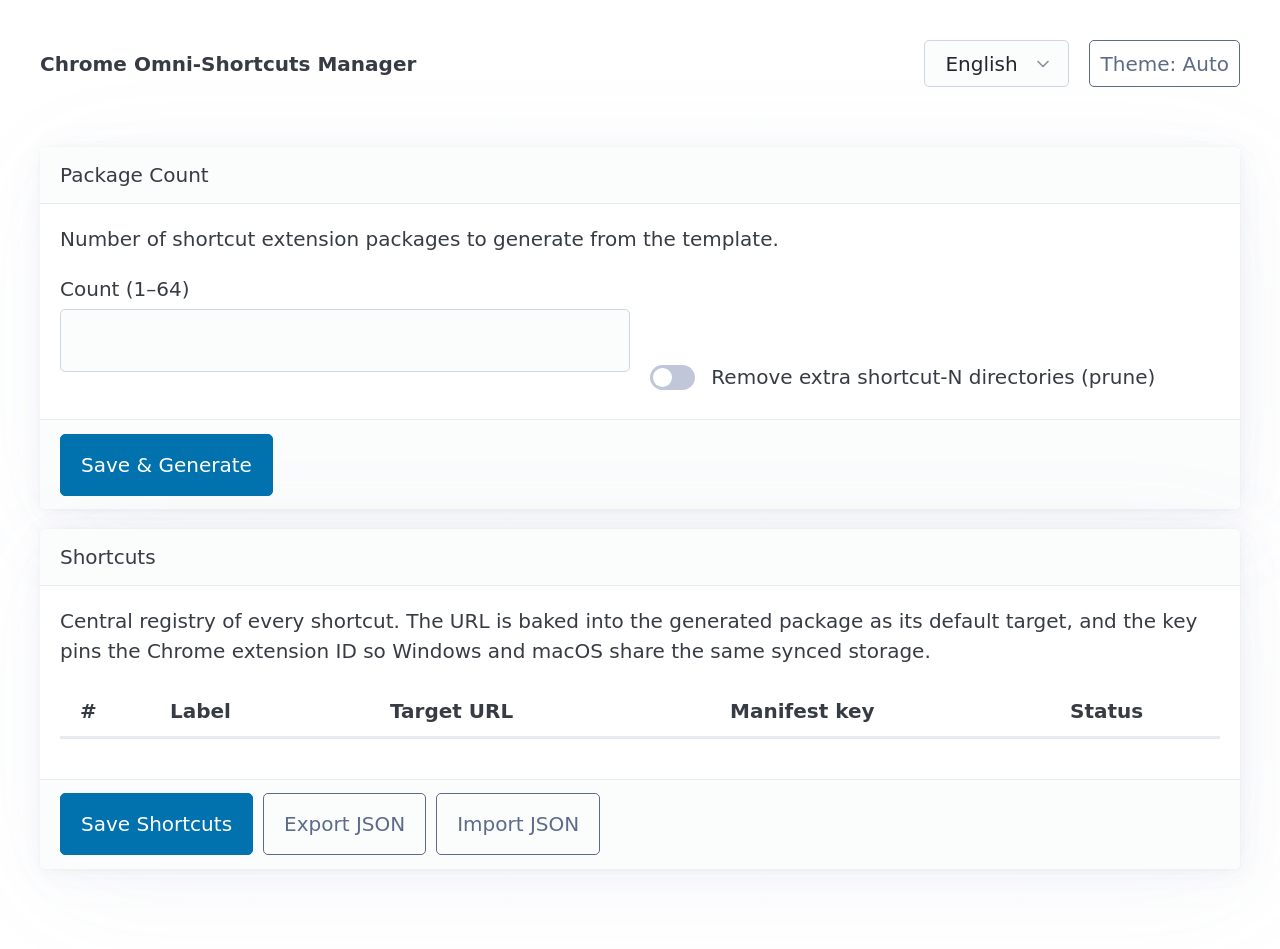
==== commit 702d1b17: "docs: 업데이트 README 및 CHANGELOG에 수동 확장 로드 및 핀 고정 가이드 추가 feat: 숏컷 매니저에 URL 검증 및 키 검증 기능 추가 style: 매니저 U" ====
--- a/src/manager/index.html
+++ b/src/manager/index.html
@@ -3,7 +3,7 @@
 <head>
   <meta charset="UTF-8">
   <meta name="viewport" content="width=device-width, initial-scale=1">
-  <title>Omni-Shortcut Manager</title>
+  <title>Chrome Omni-Shortcuts Manager</title>
   <link rel="stylesheet" href="assets/pico.min.css">
   <link rel="stylesheet" href="manager.css">
 </head>
@@ -11,7 +11,7 @@
   <header class="container">
     <nav>
       <ul>
-        <li><strong data-i18n="app.title">Omni-Shortcut Manager</strong></li>
+        <li><strong data-i18n="app.title">Chrome Omni-Shortcuts Manager</strong></li>
       </ul>
       <ul>
         <li>
@@ -59,7 +59,20 @@
           its default target, and the key pins the Chrome extension ID so Windows and macOS
           share the same synced storage.
         </p>
-        <div id="shortcut-list"></div>
+        <div class="table-wrap">
+          <table id="shortcut-table">
+            <thead>
+              <tr>
+                <th class="col-no">#</th>
+                <th class="col-label" data-i18n="table.label">Label</th>
+                <th class="col-url" data-i18n="table.url">Target URL</th>
+                <th class="col-key" data-i18n="table.key">Manifest key</th>
+                <th class="col-status" data-i18n="table.status">Status</th>
+              </tr>
+            </thead>
+            <tbody id="shortcut-list"></tbody>
+          </table>
+        </div>
         <footer class="shortcuts-footer">
           <button id="save-shortcuts-button" data-i18n="shortcuts.save">Save Shortcuts</button>
           <button id="export-button" class="secondary outline" data-i18n="shortcuts.export">Export JSON</button>
@@ -75,33 +88,33 @@
   </footer>
 
   <template id="shortcut-row-template">
-    <details class="shortcut-row">
-      <summary>
+    <tr class="shortcut-row">
+      <td class="cell-no">
         <img class="shortcut-favicon" alt="" width="20" height="20">
-        <span class="shortcut-name"></span>
-        <span class="shortcut-url-preview"></span>
+        <span class="shortcut-digit"></span>
+      </td>
+      <td class="cell-label">
+        <input type="text" class="shortcut-label" data-i18n-placeholder="shortcuts.labelPlaceholder">
+      </td>
+      <td class="cell-url">
+        <div class="input-group">
+          <input type="url" class="shortcut-url" placeholder="https://example.com/" spellcheck="false">
+          <button class="validate-url secondary" data-i18n="table.validate">Validate</button>
+        </div>
+        <small class="url-feedback"></small>
+      </td>
+      <td class="cell-key">
+        <div class="input-group">
+          <input type="text" class="shortcut-key" spellcheck="false" data-i18n-placeholder="table.keyPlaceholder">
+          <button class="verify-key secondary" data-i18n="table.verify">ID</button>
+        </div>
+        <small class="key-feedback"></small>
+      </td>
+      <td class="cell-status">
         <span class="shortcut-generated-badge"></span>
-      </summary>
-      <div class="grid">
-        <label>
-          <span data-i18n="shortcuts.labelField">Label</span>
-          <input type="text" class="shortcut-label" data-i18n-placeholder="shortcuts.labelPlaceholder">
-        </label>
-        <label>
-          <span data-i18n="shortcuts.urlField">Target URL</span>
-          <input type="url" class="shortcut-url" placeholder="https://example.com/">
-        </label>
-      </div>
-      <label>
-        <span data-i18n="shortcuts.keyField">Manifest key (pins the extension ID across devices)</span>
-        <textarea class="shortcut-key" rows="2" spellcheck="false"></textarea>
-      </label>
-      <div class="shortcut-actions">
-        <a class="shortcut-open" target="_blank" rel="noopener">
-          <span data-i18n="shortcuts.open">Open URL</span>
-        </a>
-      </div>
-    </details>
+        <a class="shortcut-open" target="_blank" rel="noopener" data-i18n="shortcuts.open">Open</a>
+      </td>
+    </tr>
   </template>
 
   <script src="app.js"></script>
--- a/src/manager/manager.css
+++ b/src/manager/manager.css
@@ -12,40 +12,116 @@
   align-self: end;
 }
 
-.shortcut-row summary {
-  display: flex;
-  align-items: center;
-  gap: 0.6rem;
-  min-width: 0;
+.table-wrap {
+  overflow-x: auto;
 }
 
-.shortcut-favicon {
-  flex-shrink: 0;
+#shortcut-table {
+  table-layout: fixed;
+  min-width: 56rem;
+}
+
+#shortcut-table .col-no {
+  width: 4.5rem;
+}
+
+#shortcut-table .col-label {
+  width: 11rem;
+}
+
+#shortcut-table .col-url {
+  width: 34%;
+}
+
+#shortcut-table .col-key {
+  width: 34%;
+}
+
+#shortcut-table .col-status {
+  width: 8.5rem;
+}
+
+#shortcut-table td {
+  vertical-align: top;
+}
+
+#shortcut-table input {
+  width: 100%;
+  margin-bottom: 0;
+}
+
+.cell-no {
+  white-space: nowrap;
+}
+
+.cell-no .shortcut-favicon {
   border-radius: 4px;
+  vertical-align: middle;
+  margin-right: 0.35rem;
   visibility: hidden;
 }
 
-.shortcut-name {
+.cell-no .shortcut-digit {
   font-weight: 600;
+}
+
+.input-group {
+  display: flex;
+  gap: 0.4rem;
+  align-items: center;
+}
+
+.input-group input {
+  flex: 1;
+  min-width: 0;
+  text-overflow: ellipsis;
+}
+
+.input-group button {
+  width: auto;
+  margin-bottom: 0;
+  padding: 0.3rem 0.7rem;
+  font-size: 0.8em;
+  white-space: nowrap;
+  flex-shrink: 0;
+}
+
+.shortcut-key {
+  font-family: var(--pico-font-family-monospace);
+  font-size: 0.8em;
+}
+
+.url-feedback,
+.key-feedback {
+  display: block;
+  margin-top: 0.25rem;
+  font-size: 0.75em;
+  color: var(--pico-ins-color);
+  word-break: break-all;
+}
+
+.url-feedback:empty,
+.key-feedback:empty {
+  display: none;
+}
+
+.url-feedback.is-error,
+.key-feedback.is-error {
+  color: var(--pico-del-color);
+}
+
+.cell-status {
   white-space: nowrap;
 }
 
-.shortcut-url-preview {
-  flex: 1;
-  overflow: hidden;
-  text-overflow: ellipsis;
-  white-space: nowrap;
-  color: var(--pico-muted-color);
-  font-size: 0.85em;
-}
-
 .shortcut-generated-badge {
-  flex-shrink: 0;
-  font-size: 0.75em;
+  display: inline-block;
+  font-size: 0.7em;
   padding: 0.1rem 0.5rem;
   border-radius: 1rem;
   background: var(--pico-muted-border-color);
   color: var(--pico-muted-color);
+  margin-right: 0.4rem;
 }
 
 .shortcut-generated-badge.is-generated {
@@ -53,15 +129,8 @@
   color: var(--pico-contrast-inverse);
 }
 
-.shortcut-key {
-  font-family: var(--pico-font-family-monospace);
-  font-size: 0.8em;
-  word-break: break-all;
-}
-
-.shortcut-actions {
-  display: flex;
-  justify-content: flex-end;
+.shortcut-open {
+  font-size: 0.85em;
 }
 
 .shortcut-open.is-disabled {
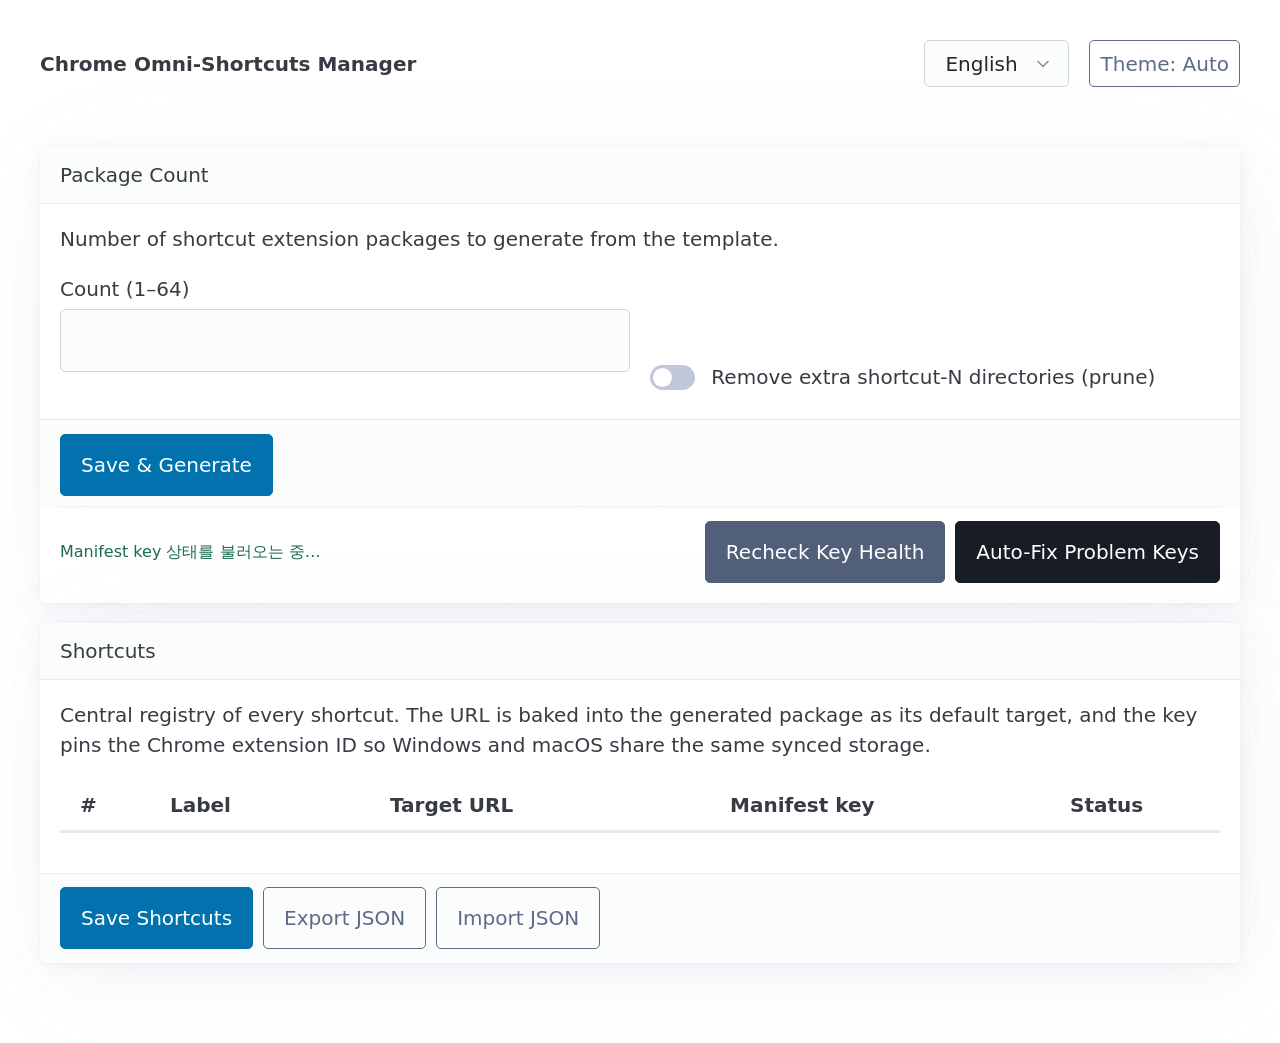
==== commit fe75798a: "Enhance manifest key management and auditing features - Added confirmation dialog for shortcut gener" ====
--- a/src/manager/index.html
+++ b/src/manager/index.html
@@ -48,6 +48,13 @@
           <button id="generate-button" data-i18n="count.generate">Save &amp; Generate</button>
           <small id="generated-status"></small>
         </footer>
+        <div id="key-health-panel">
+          <small id="key-audit-summary">Manifest key 상태를 불러오는 중…</small>
+          <div class="key-health-actions">
+            <button id="audit-keys-button" class="secondary" data-i18n="keyAudit.auditButton">키 상태 다시 검사</button>
+            <button id="autofix-keys-button" class="contrast" data-i18n="keyAudit.autofixButton">문제 키 자동복구</button>
+          </div>
+        </div>
       </article>
     </section>
 
@@ -87,6 +94,19 @@
     <small id="status-message" role="status"></small>
   </footer>
 
+  <dialog id="generate-confirm-dialog">
+    <form method="dialog">
+      <article>
+        <header data-i18n="confirm.heading">Confirm generation</header>
+        <p id="generate-confirm-message"></p>
+        <footer class="dialog-actions">
+          <button value="cancel" class="secondary" data-i18n="confirm.cancel">Cancel</button>
+          <button id="generate-confirm-accept" value="confirm" data-i18n="confirm.accept">Generate</button>
+        </footer>
+      </article>
+    </form>
+  </dialog>
+
   <template id="shortcut-row-template">
     <tr class="shortcut-row">
       <td class="cell-no">
@@ -106,9 +126,11 @@
       <td class="cell-key">
         <div class="input-group">
           <input type="text" class="shortcut-key" spellcheck="false" data-i18n-placeholder="table.keyPlaceholder">
+          <button class="generate-key secondary" data-i18n="table.generateKey">New</button>
           <button class="verify-key secondary" data-i18n="table.verify">ID</button>
         </div>
         <small class="key-feedback"></small>
+        <small class="key-audit-feedback"></small>
       </td>
       <td class="cell-status">
         <span class="shortcut-generated-badge"></span>
--- a/src/manager/manager.css
+++ b/src/manager/manager.css
@@ -10,6 +10,37 @@
 
 #prune-label {
   align-self: end;
+}
+
+#key-health-panel {
+  display: flex;
+  align-items: center;
+  justify-content: space-between;
+  gap: 0.75rem;
+  flex-wrap: wrap;
+  margin-top: 0.85rem;
+  padding-top: 0.7rem;
+  border-top: 1px dashed var(--pico-muted-border-color);
+}
+
+.key-health-actions {
+  display: flex;
+  gap: 0.5rem;
+  flex-wrap: wrap;
+}
+
+.key-health-actions button {
+  width: auto;
+  margin-bottom: 0;
+}
+
+#key-audit-summary {
+  font-size: 0.8em;
+  color: var(--pico-ins-color);
+}
+
+#key-audit-summary.is-error {
+  color: var(--pico-del-color);
 }
 
 .table-wrap {
@@ -98,6 +129,38 @@
   font-size: 0.75em;
   color: var(--pico-ins-color);
   word-break: break-all;
+}
+
+.key-audit-feedback {
+  display: block;
+  margin-top: 0.2rem;
+  font-size: 0.72em;
+  color: var(--pico-muted-color);
+  word-break: break-word;
+}
+
+.key-audit-feedback:empty {
+  display: none;
+}
+
+.key-audit-feedback.is-warning {
+  color: var(--pico-color-amber-550, #b57600);
+}
+
+.key-audit-feedback.is-error {
+  color: var(--pico-del-color);
+}
+
+.shortcut-row.key-audit-warning .shortcut-key {
+  border-color: var(--pico-color-amber-550, #b57600);
+}
+
+.shortcut-row.key-audit-error .shortcut-key {
+  border-color: var(--pico-del-color);
+}
+
+.shortcut-row.key-audit-ok .shortcut-key {
+  border-color: var(--pico-ins-color);
 }
 
 .url-feedback:empty,
@@ -149,6 +212,38 @@
   margin-bottom: 0;
 }
 
+#generate-confirm-dialog {
+  padding: 0;
+  border: 0;
+  background: transparent;
+  width: min(34rem, calc(100vw - 2rem));
+}
+
+#generate-confirm-dialog::backdrop {
+  background: rgba(15, 23, 42, 0.45);
+}
+
+#generate-confirm-dialog form,
+#generate-confirm-dialog article {
+  margin: 0;
+}
+
+#generate-confirm-message {
+  white-space: pre-line;
+}
+
+.dialog-actions {
+  display: flex;
+  justify-content: flex-end;
+  gap: 0.5rem;
+  flex-wrap: wrap;
+}
+
+.dialog-actions button {
+  width: auto;
+  margin-bottom: 0;
+}
+
 #status-message.is-error {
   color: var(--pico-del-color);
 }
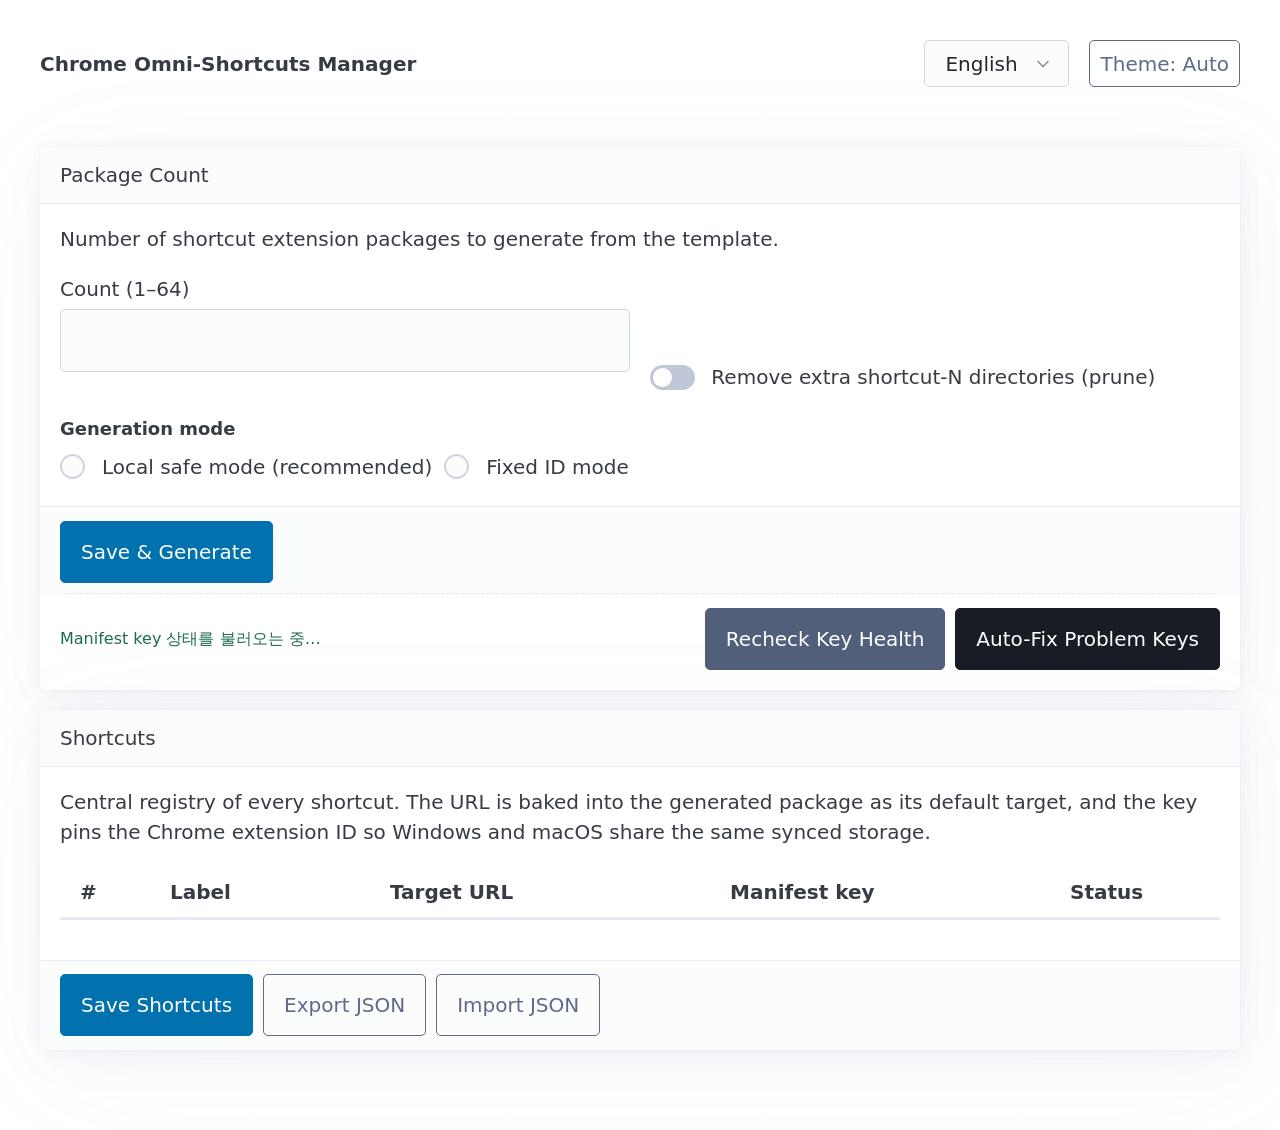
==== commit 5ac5e2aa: "Add SVG icons for shortcuts in extensions 02 to 09 and template - Created new SVG icon files for ext" ====
--- a/src/manager/index.html
+++ b/src/manager/index.html
@@ -44,6 +44,20 @@
             <span data-i18n="count.prune">Remove extra shortcut-N directories (prune)</span>
           </label>
         </div>
+        <fieldset id="manifest-mode-fieldset">
+          <legend data-i18n="manifestMode.heading">Generation mode</legend>
+          <div class="mode-toggle" role="radiogroup" aria-label="Manifest key generation mode">
+            <label>
+              <input type="radio" name="manifest-key-mode" value="omit">
+              <span data-i18n="manifestMode.omit">Local safe mode (recommended)</span>
+            </label>
+            <label>
+              <input type="radio" name="manifest-key-mode" value="include">
+              <span data-i18n="manifestMode.include">Fixed ID mode</span>
+            </label>
+          </div>
+          <small id="manifest-mode-help"></small>
+        </fieldset>
         <footer>
           <button id="generate-button" data-i18n="count.generate">Save &amp; Generate</button>
           <small id="generated-status"></small>
--- a/src/manager/manager.css
+++ b/src/manager/manager.css
@@ -10,6 +10,39 @@
 
 #prune-label {
   align-self: end;
+}
+
+#manifest-mode-fieldset {
+  margin-top: 0.8rem;
+  margin-bottom: 0.4rem;
+}
+
+#manifest-mode-fieldset legend {
+  font-size: 0.9rem;
+  font-weight: 600;
+}
+
+.mode-toggle {
+  display: flex;
+  gap: 0.6rem;
+  flex-wrap: wrap;
+}
+
+.mode-toggle label {
+  display: flex;
+  align-items: center;
+  gap: 0.35rem;
+  width: auto;
+  margin-bottom: 0.2rem;
+}
+
+.mode-toggle input {
+  margin-bottom: 0;
+}
+
+#manifest-mode-help {
+  display: block;
+  color: var(--pico-muted-color);
 }
 
 #key-health-panel {
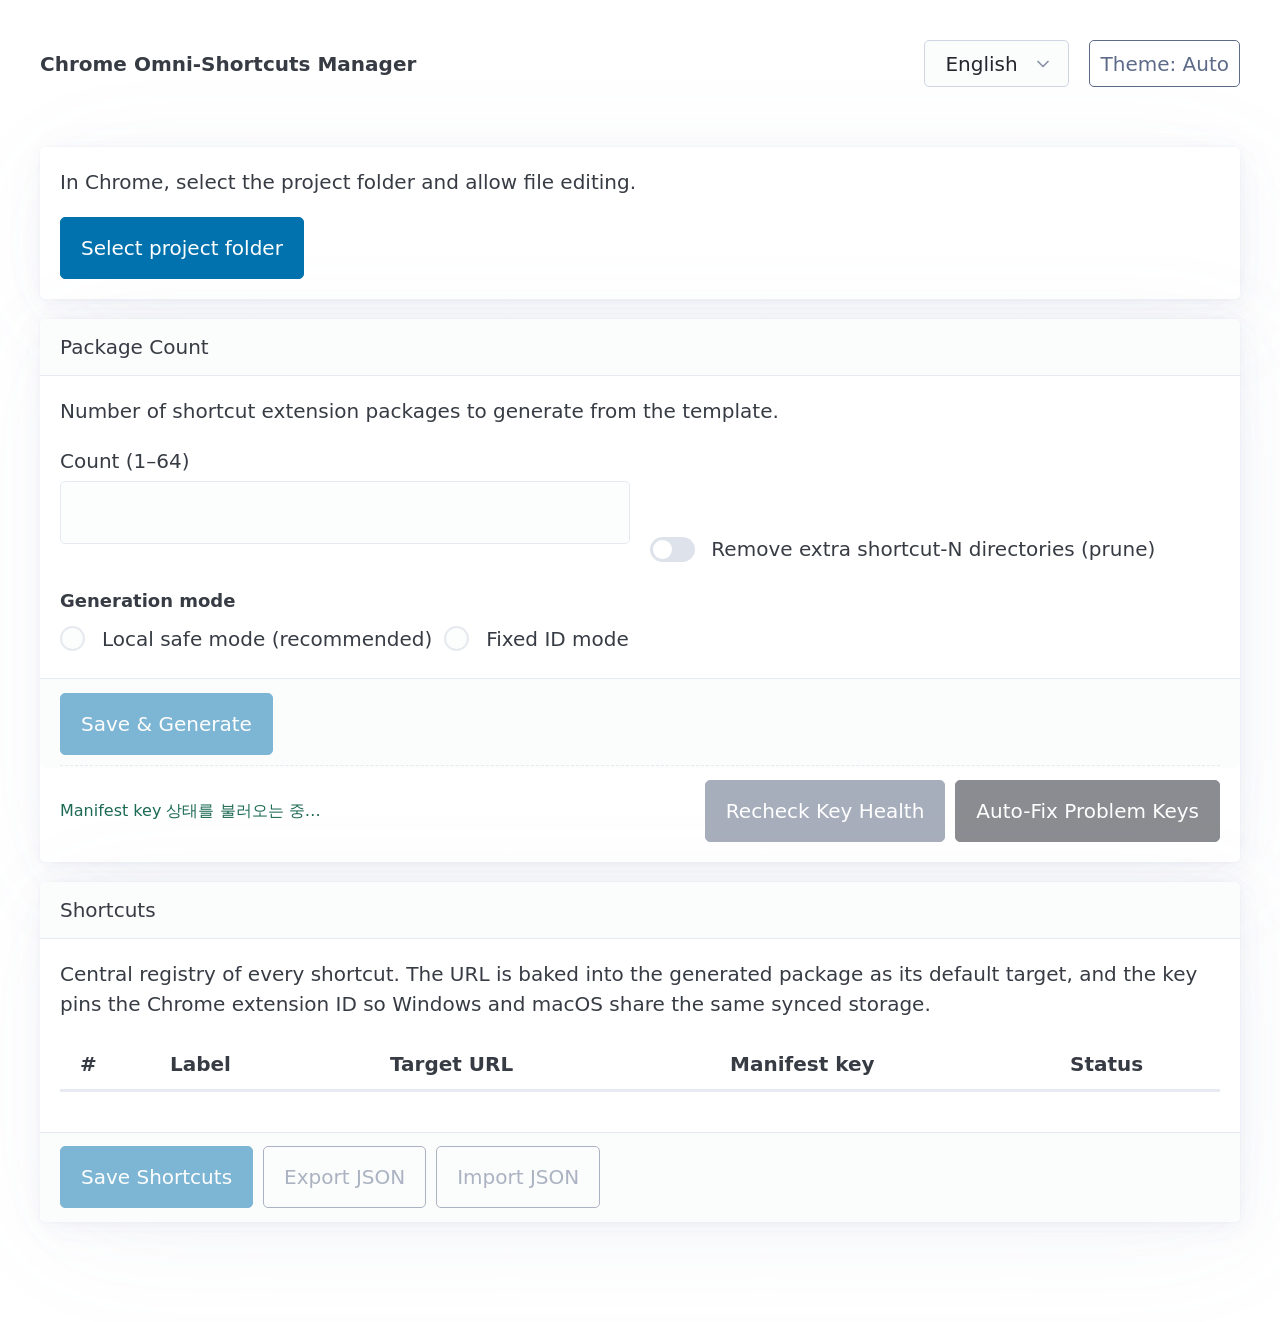
==== commit e55b0746: "Remove Korean localization file, add English and Korean i18n support, implement workspace management" ====
--- a/src/manager/index.html
+++ b/src/manager/index.html
@@ -28,6 +28,11 @@
   </header>
 
   <main class="container">
+    <article>
+      <p data-i18n="workspace.help"></p>
+      <button id="workspace-select" data-i18n="workspace.select">Select project folder</button>
+    </article>
+    <fieldset id="workspace-controls" disabled>
     <section id="count-section">
       <article>
         <header data-i18n="count.heading">Package Count</header>
@@ -102,6 +107,7 @@
         </footer>
       </article>
     </section>
+    </fieldset>
   </main>
 
   <footer class="container">
@@ -153,6 +159,9 @@
     </tr>
   </template>
 
+  <script src="i18n/en.js"></script>
+  <script src="i18n/ko.js"></script>
+  <script src="workspace.js"></script>
   <script src="app.js"></script>
 </body>
 </html>
